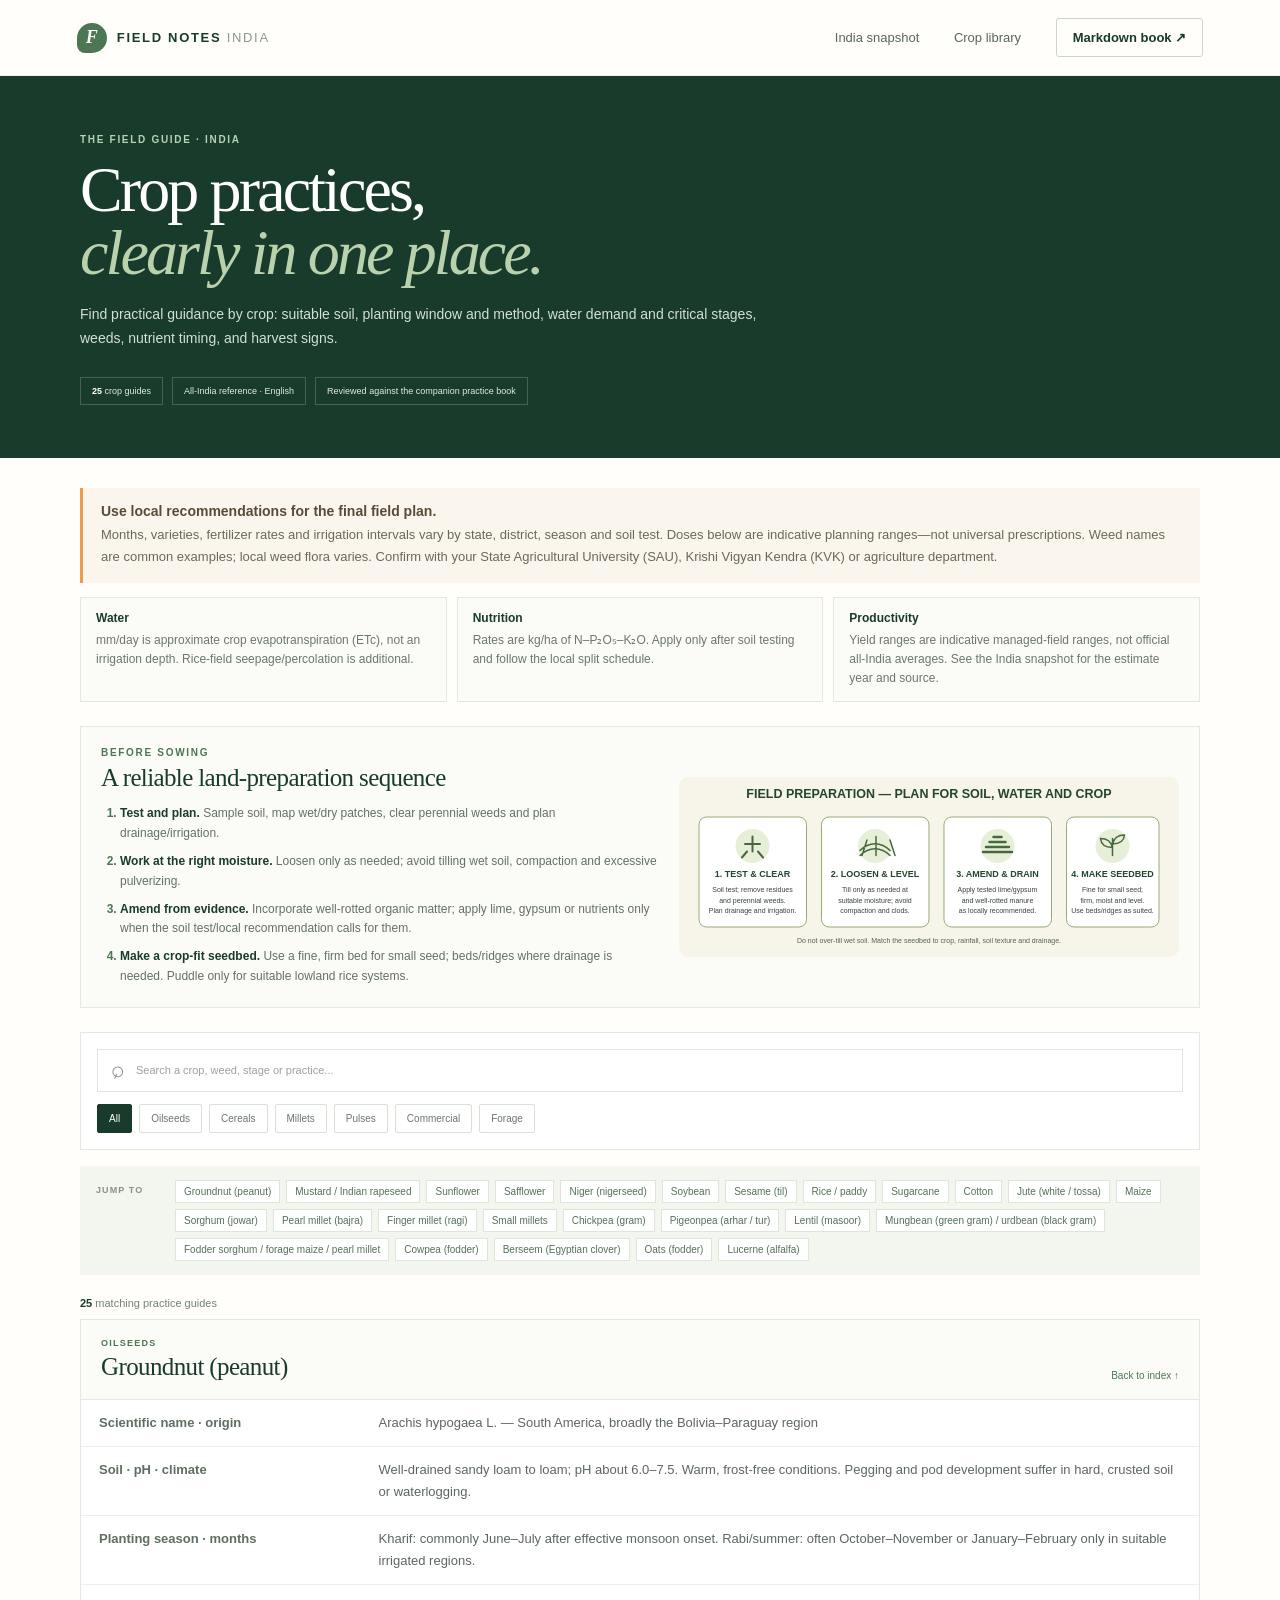
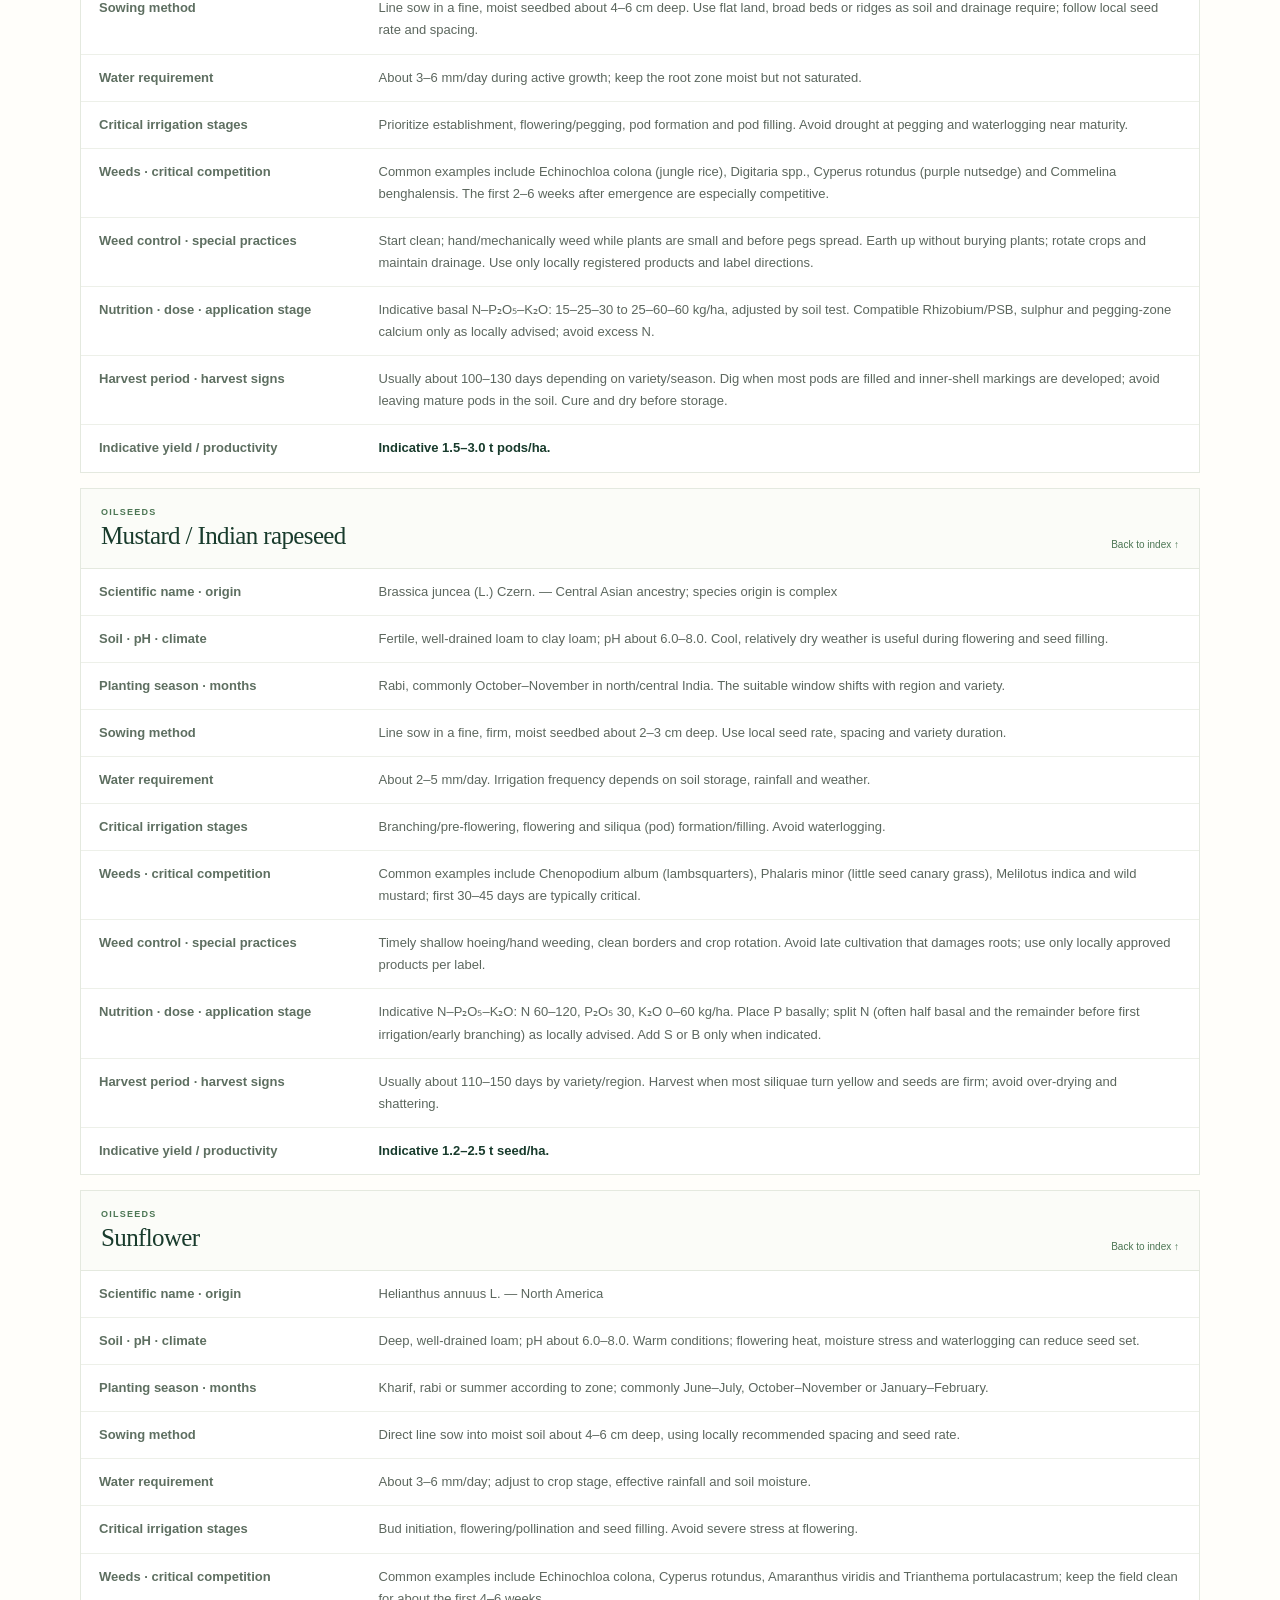
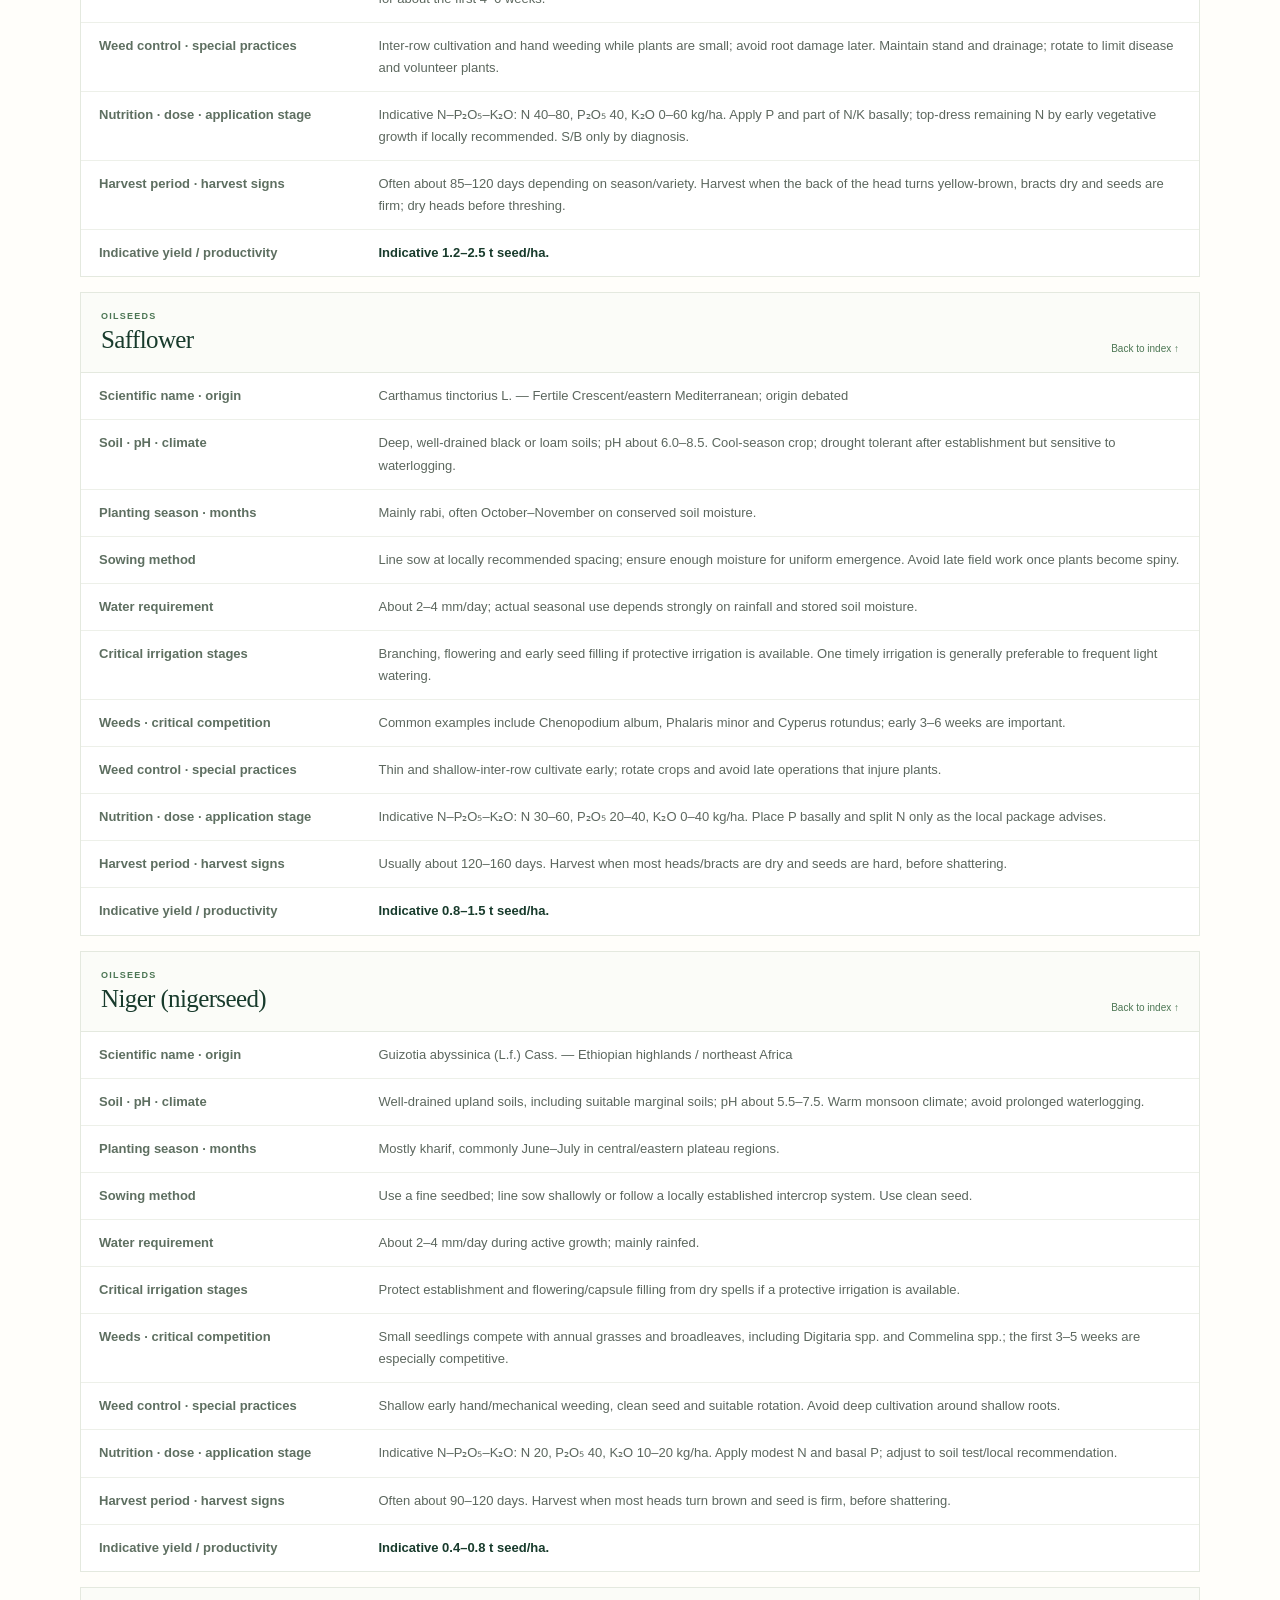
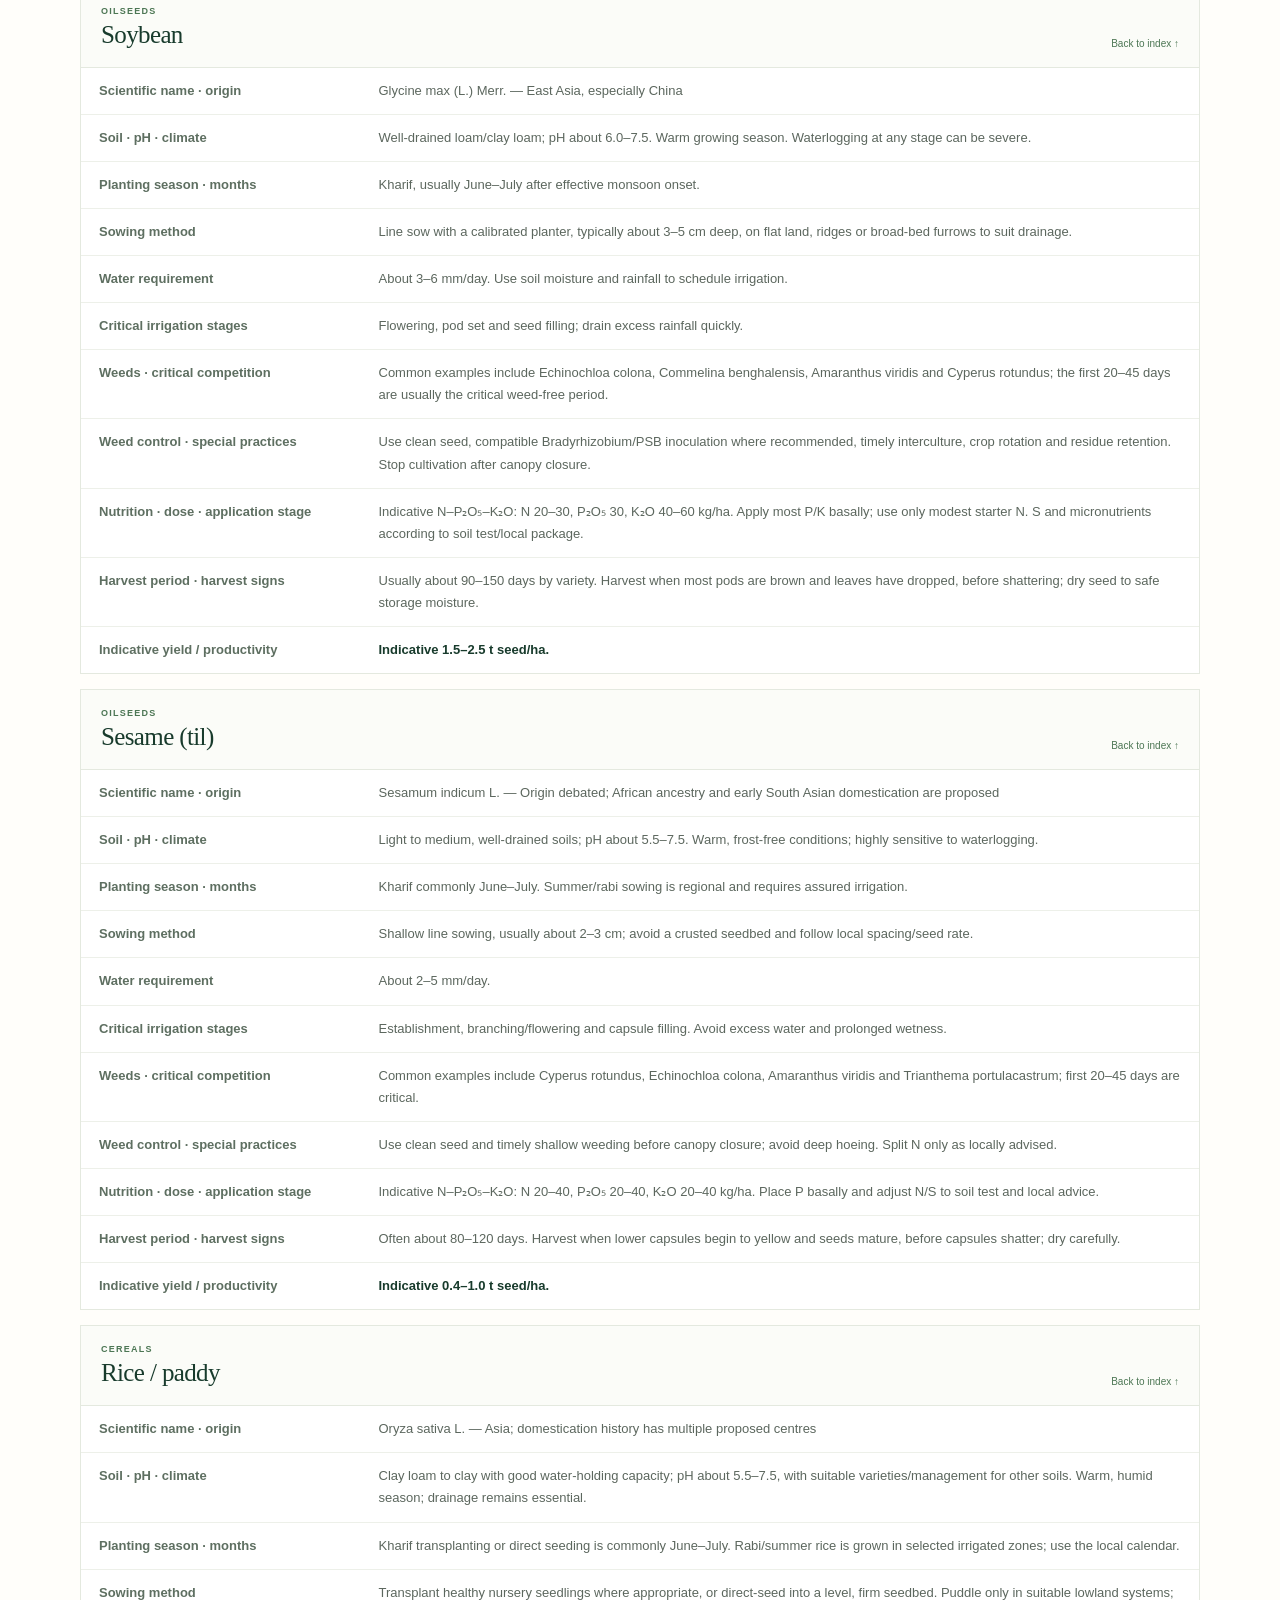
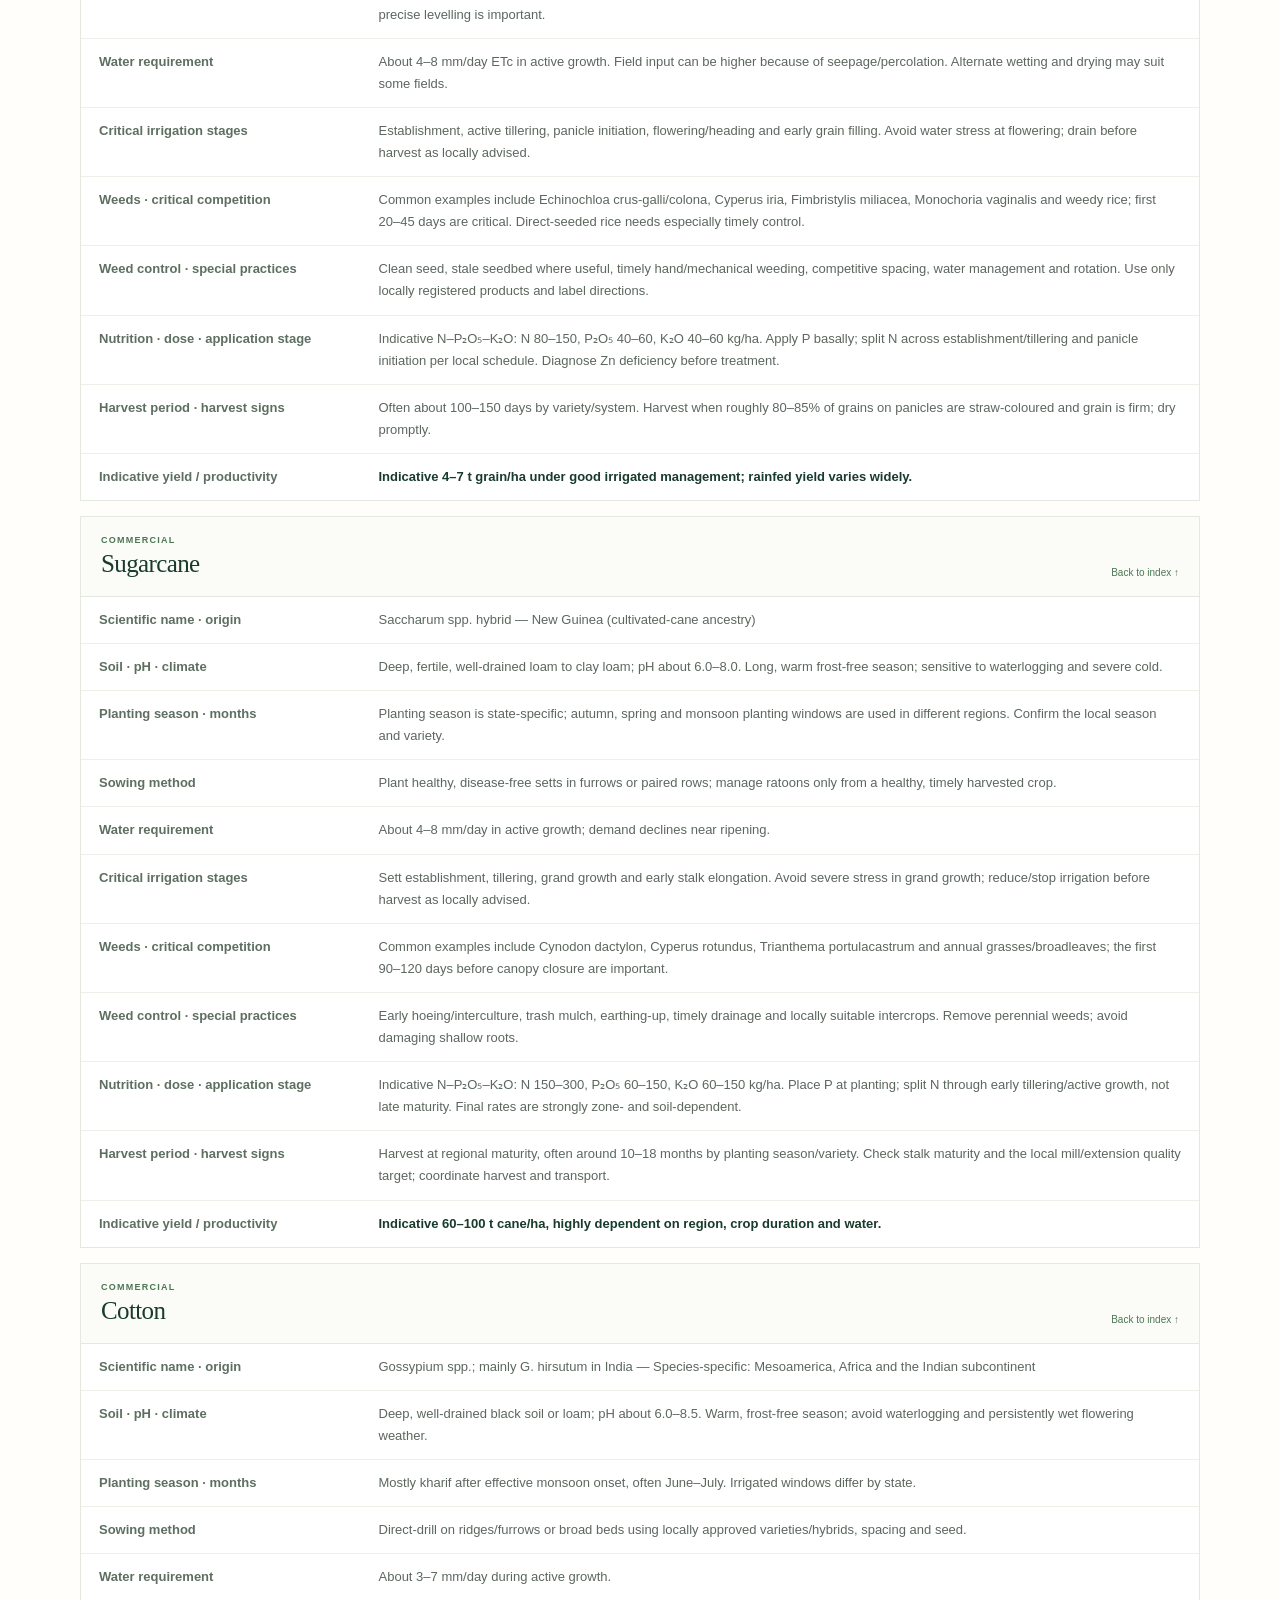
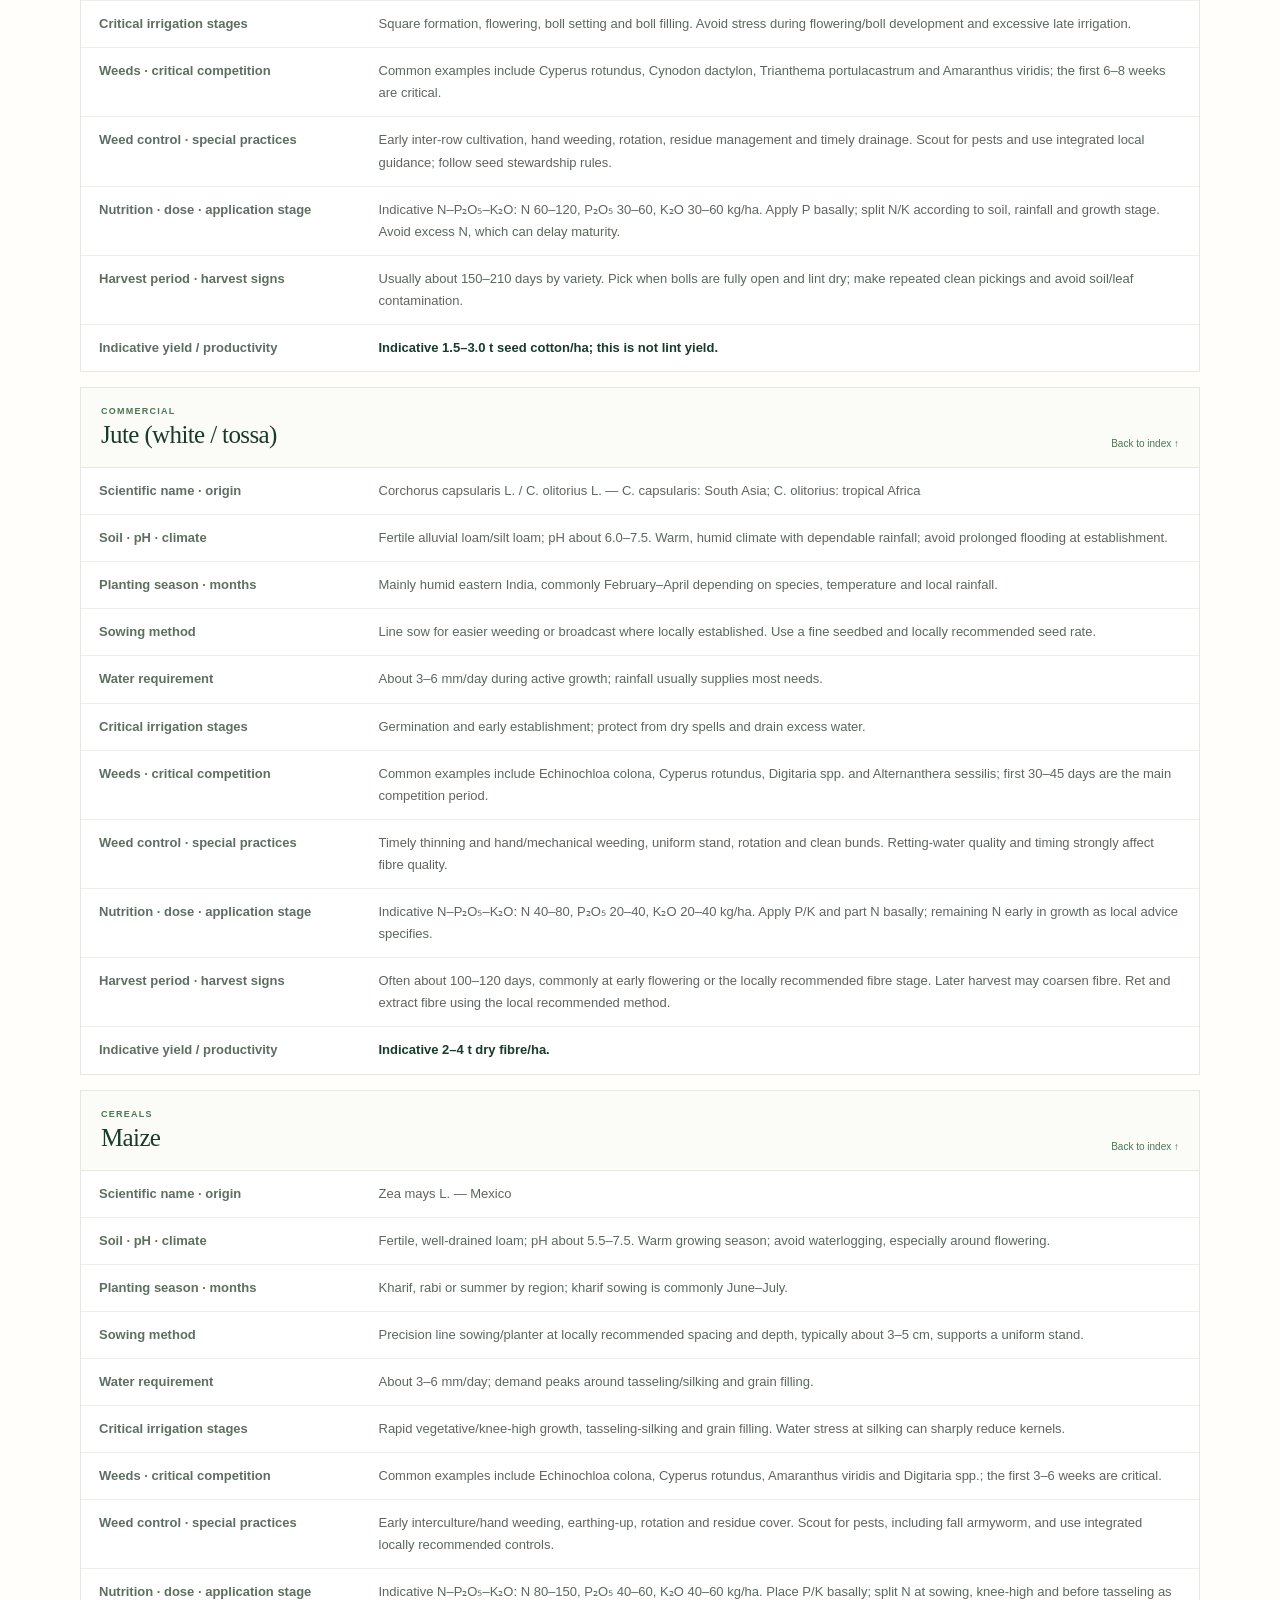
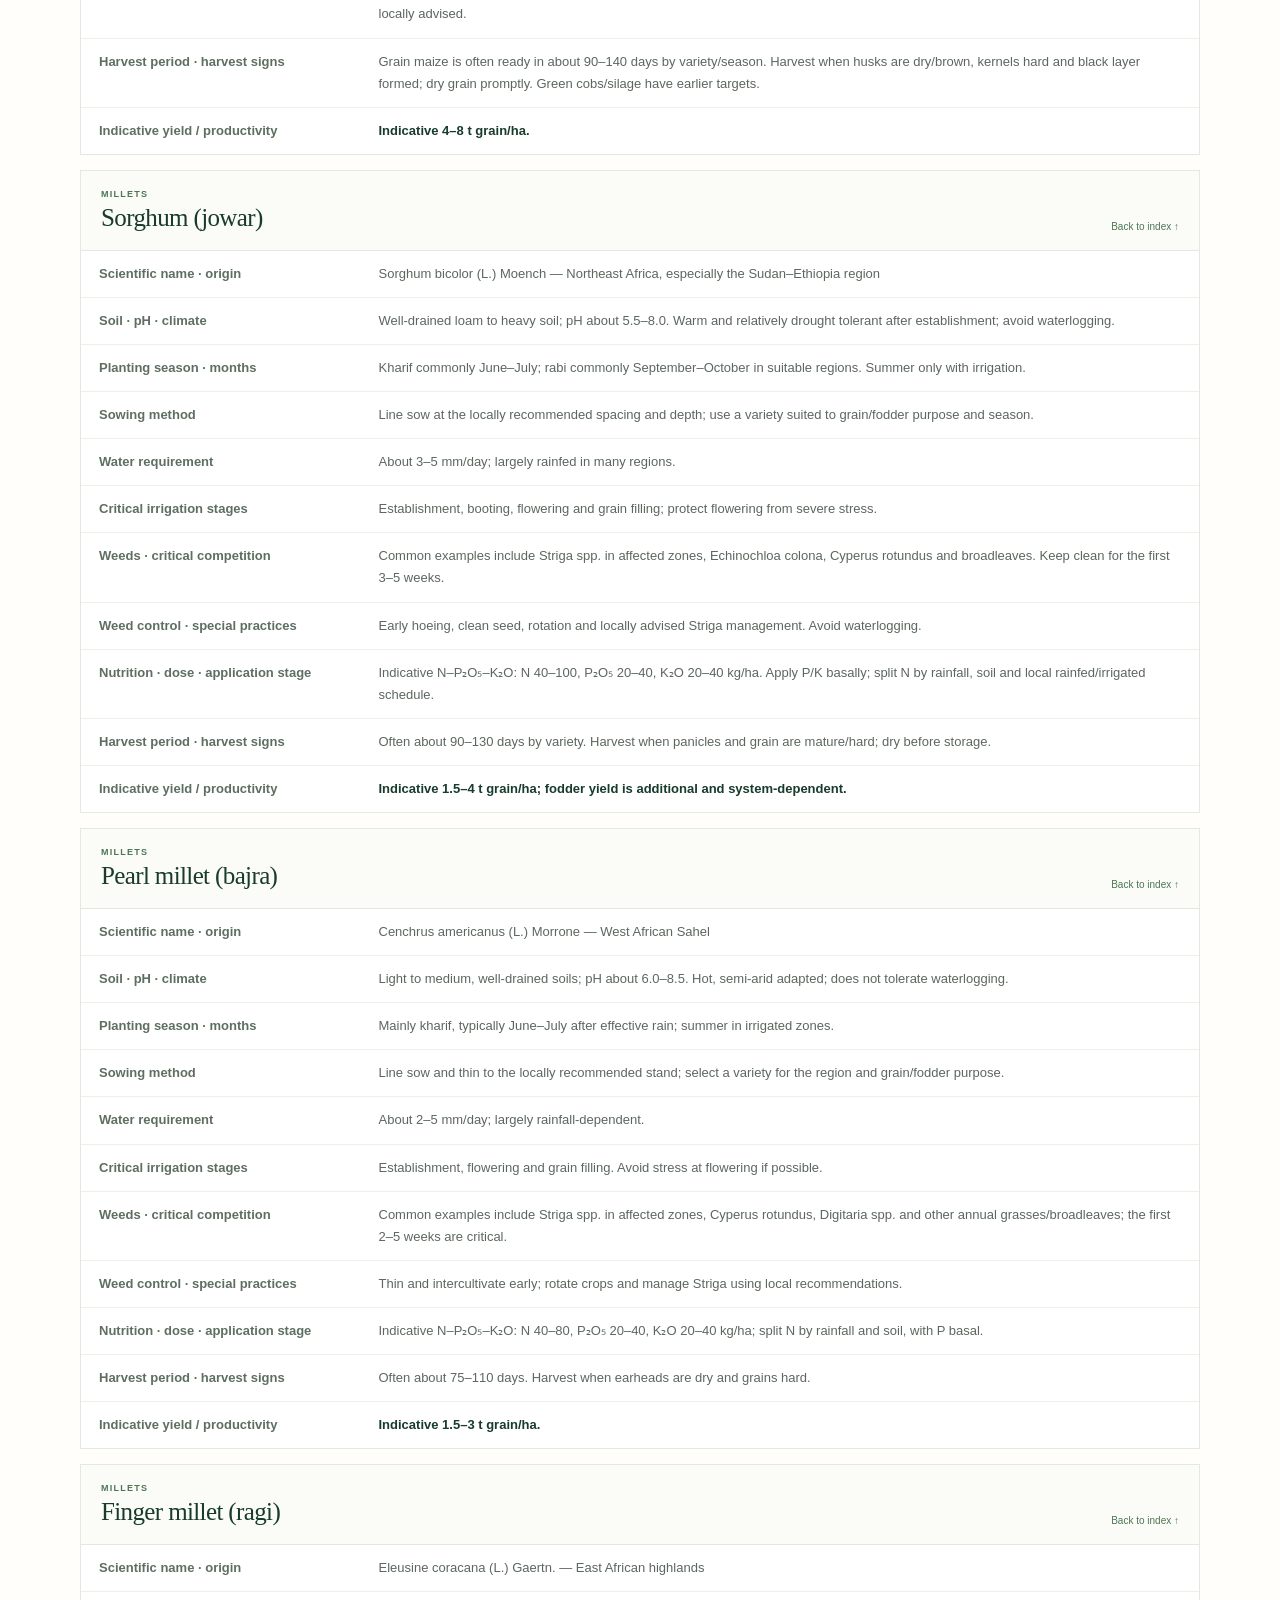
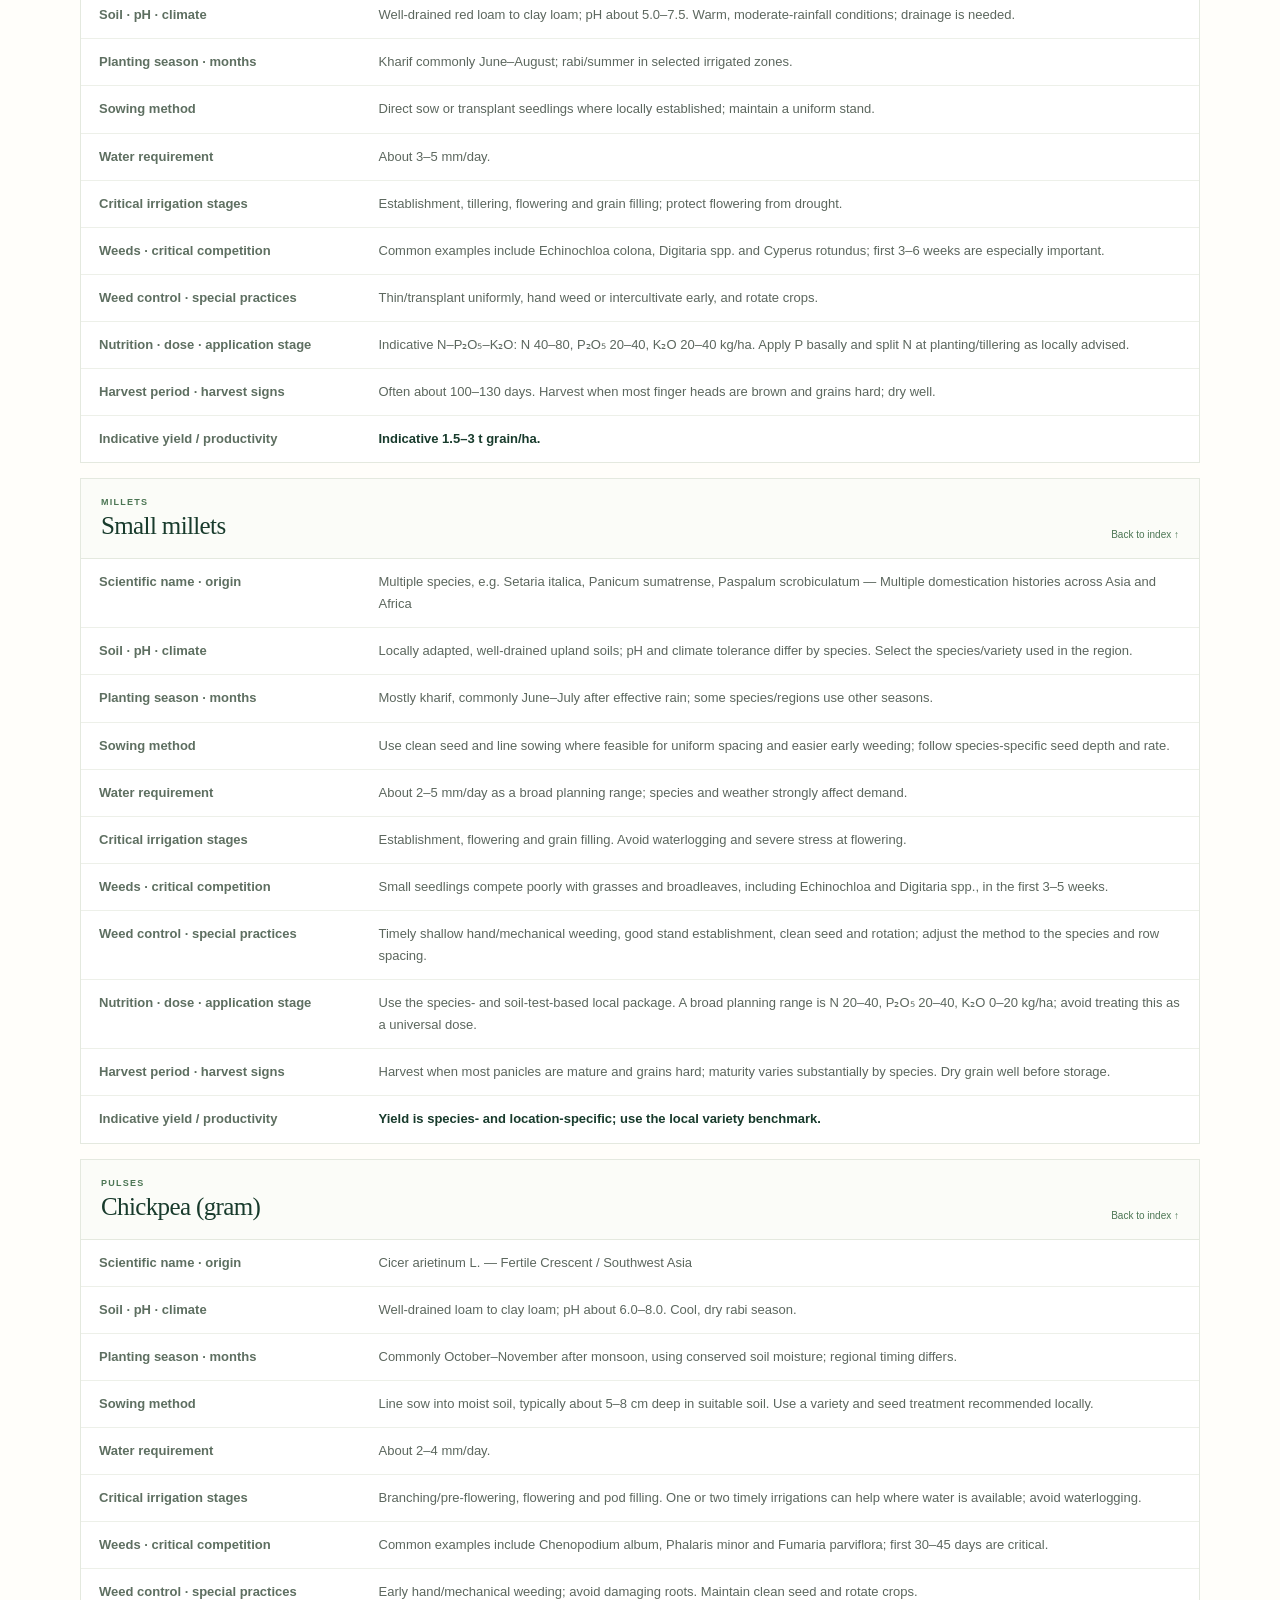
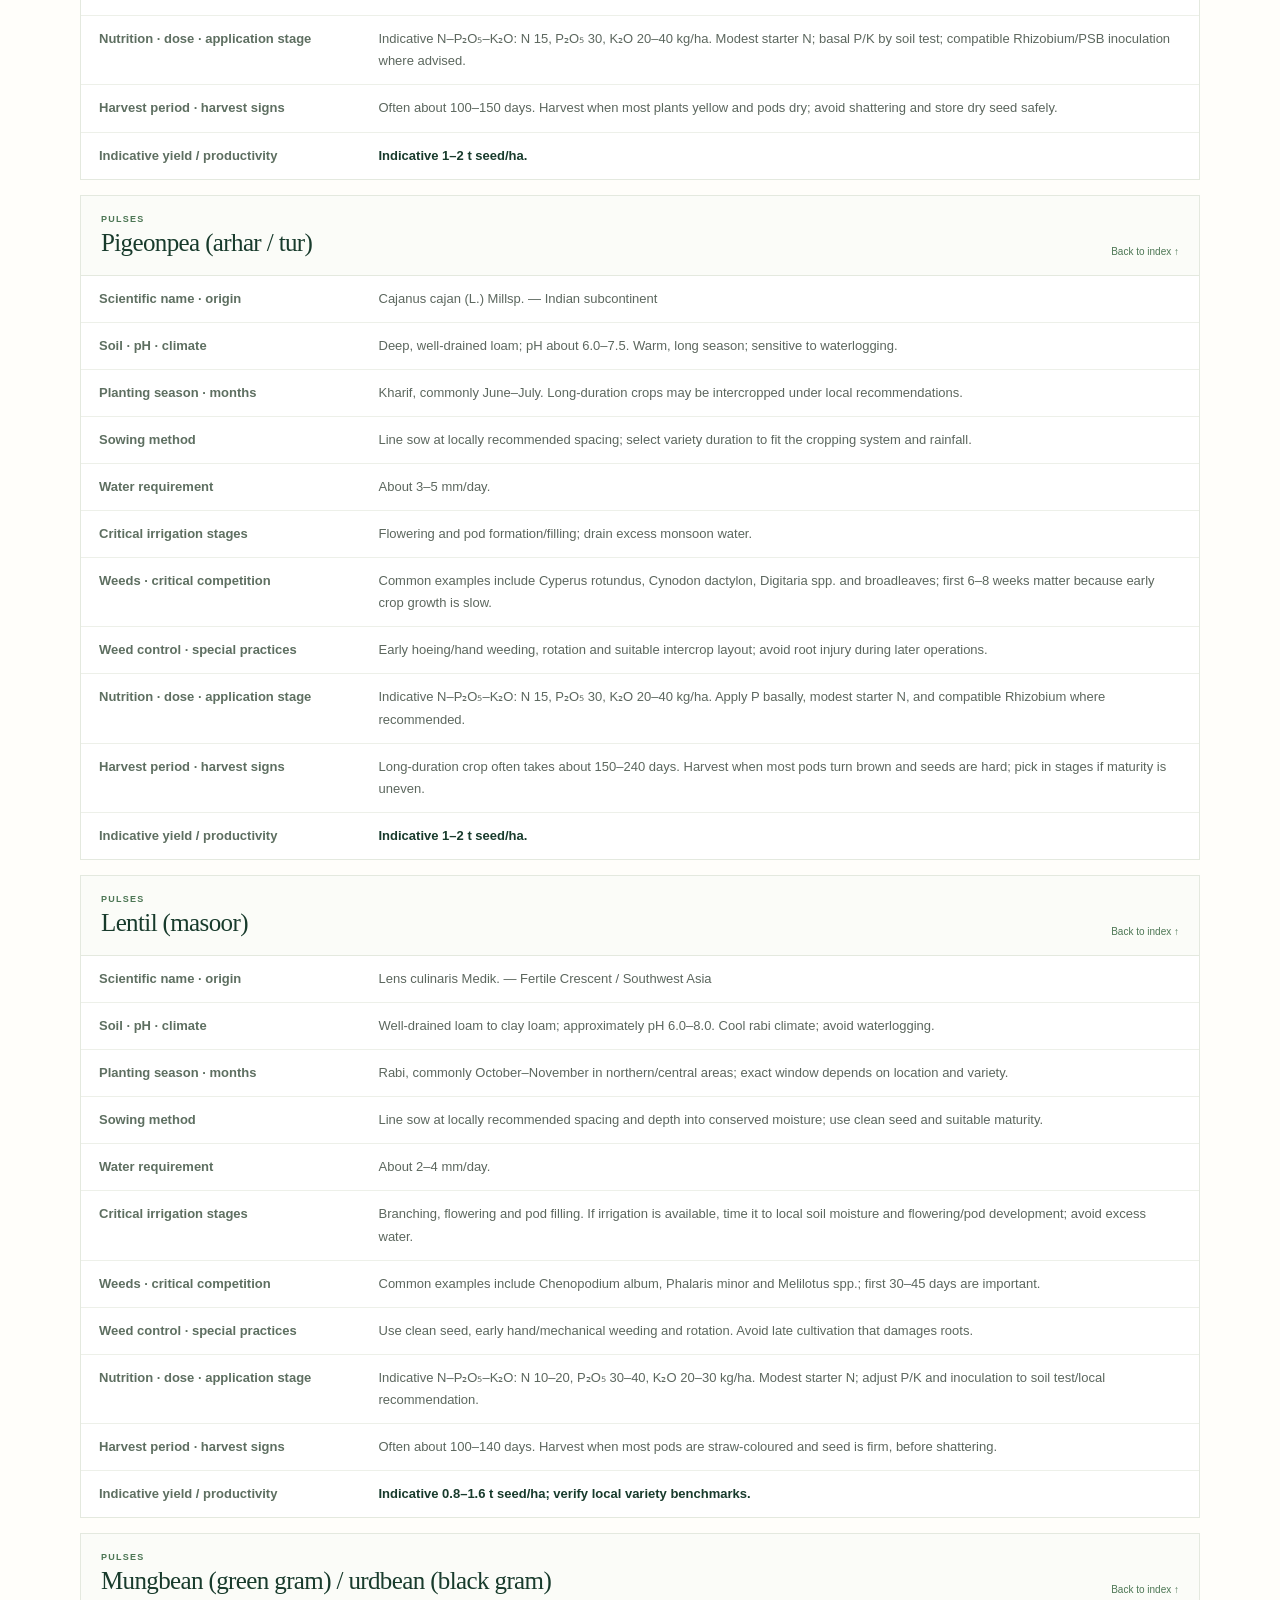
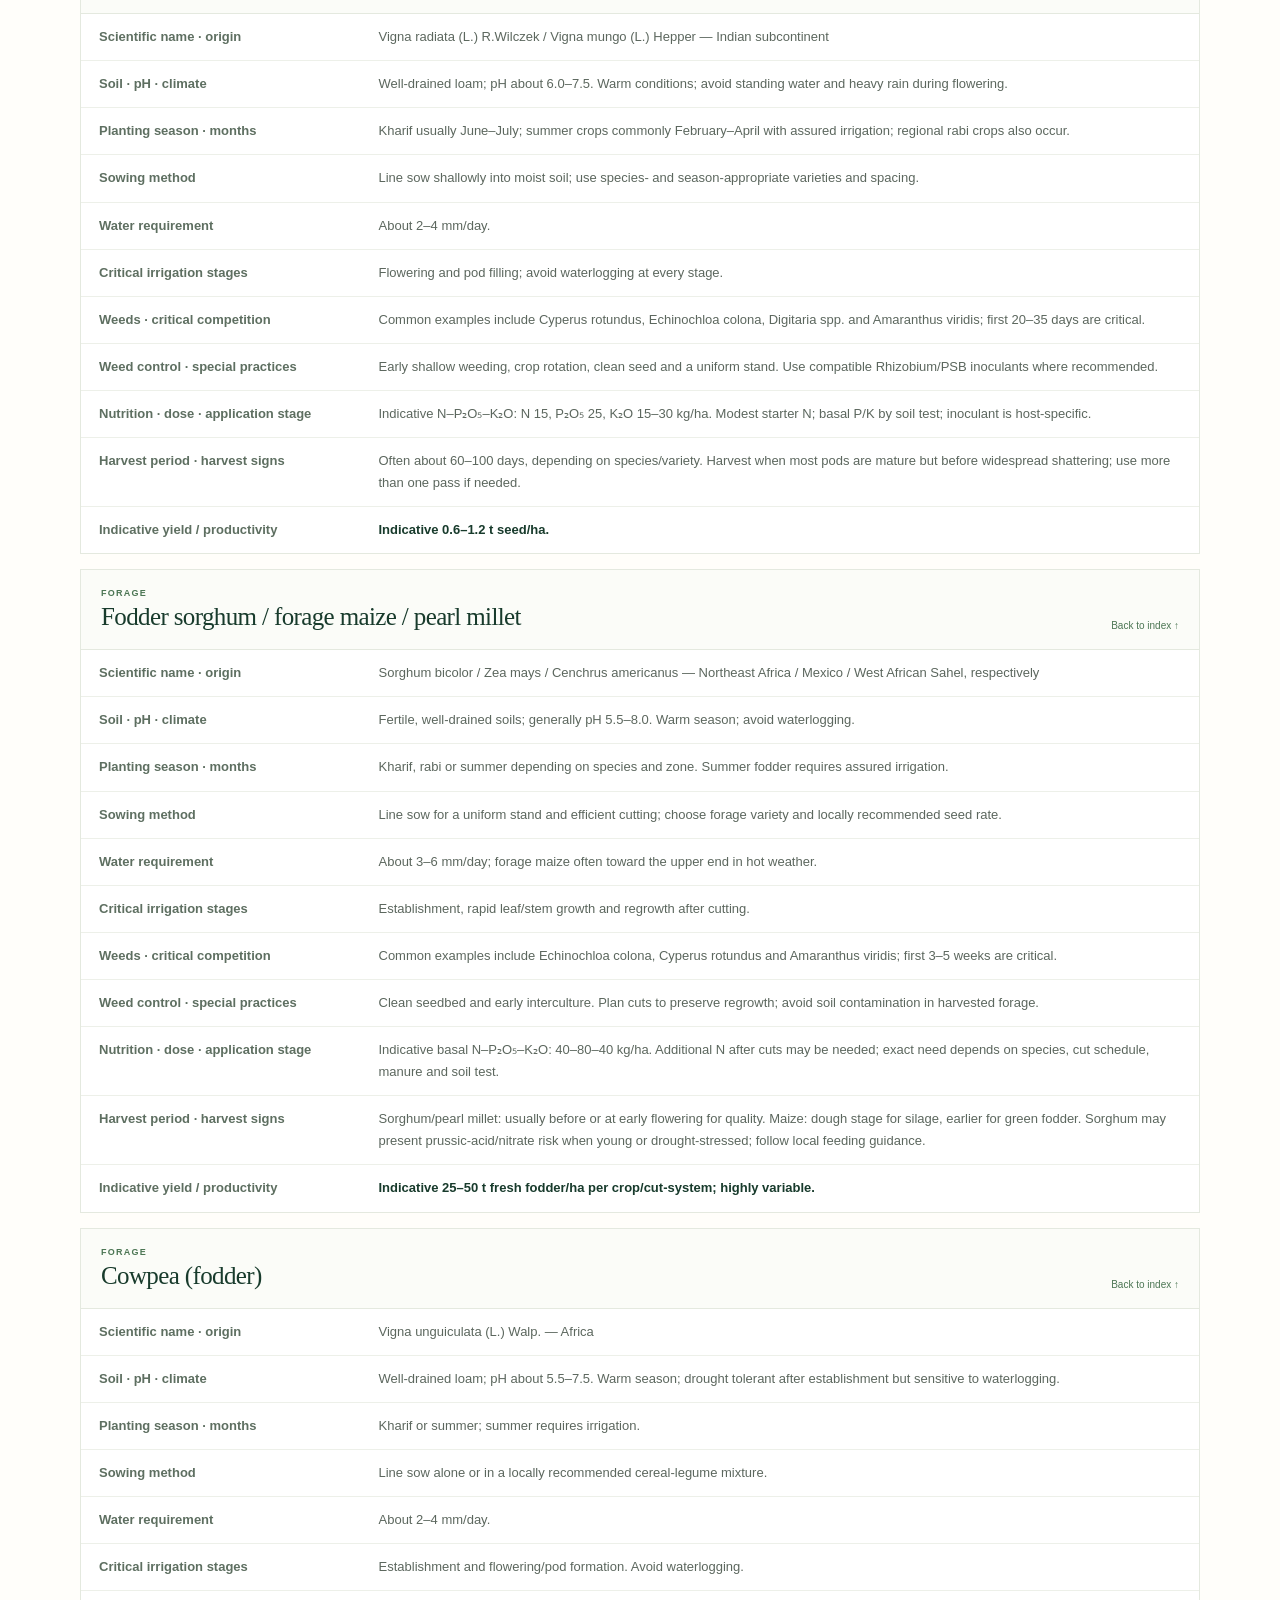
==== practices.html @ d0f637d1 "Create India crop practices website and guide Co-authored-by: Copilot <223556219+Copilot@users.norep" ====
<!doctype html>
<html lang="en">
<head>
  <meta charset="utf-8">
  <meta name="viewport" content="width=device-width, initial-scale=1">
  <meta name="description" content="Searchable India crop practices for soil, sowing, water, weeds, nutrition and harvest.">
  <meta name="theme-color" content="#183b2c">
  <title>Crop Practices | Field Notes India</title>
  <link rel="stylesheet" href="styles.css">
  <script src="practices.js" defer></script>
</head>
<body>
  <a class="skip-link" href="#main">Skip to content</a>
  <header class="site-header">
    <a class="brand" href="index.html" aria-label="Field Notes India home">
      <span class="brand-mark" aria-hidden="true">F</span>
      <span>FIELD NOTES <span class="brand-light">INDIA</span></span>
    </a>
    <nav aria-label="Main navigation">
      <a href="index.html#overview">India snapshot</a>
      <a href="index.html#crops">Crop library</a>
      <a class="nav-book" href="Package_of_Practices_India.md">Markdown book <span aria-hidden="true">↗</span></a>
    </nav>
  </header>

  <main id="main">
    <section class="practice-hero">
      <div class="practice-hero-inner">
        <p class="eyebrow"><span class="eyebrow-dot"></span> THE FIELD GUIDE · INDIA</p>
        <h1>Crop practices,<br><em>clearly in one place.</em></h1>
        <p>Find practical guidance by crop: suitable soil, planting window and method, water demand and critical stages, weeds, nutrient timing, and harvest signs.</p>
        <div class="practice-hero-meta">
          <span><strong id="practice-total">0</strong> crop guides</span>
          <span>All-India reference · English</span>
          <span>Reviewed against the companion practice book</span>
        </div>
      </div>
    </section>

    <section class="practice-content section-wrap">
      <div class="practice-alert">
        <strong>Use local recommendations for the final field plan.</strong>
        <span>Months, varieties, fertilizer rates and irrigation intervals vary by state, district, season and soil test. Doses below are indicative planning ranges—not universal prescriptions. Weed names are common examples; local weed flora varies. Confirm with your State Agricultural University (SAU), Krishi Vigyan Kendra (KVK) or agriculture department.</span>
      </div>

      <div class="practice-units">
        <div><strong>Water</strong><span>mm/day is approximate crop evapotranspiration (ETc), not an irrigation depth. Rice-field seepage/percolation is additional.</span></div>
        <div><strong>Nutrition</strong><span>Rates are kg/ha of N–P₂O₅–K₂O. Apply only after soil testing and follow the local split schedule.</span></div>
        <div><strong>Productivity</strong><span>Yield ranges are indicative managed-field ranges, not official all-India averages. See the India snapshot for the estimate year and source.</span></div>
      </div>

      <section class="prep-panel" aria-labelledby="prep-title">
        <div class="prep-copy">
          <p class="eyebrow">BEFORE SOWING</p>
          <h2 id="prep-title">A reliable land-preparation sequence</h2>
          <ol>
            <li><strong>Test and plan.</strong> Sample soil, map wet/dry patches, clear perennial weeds and plan drainage/irrigation.</li>
            <li><strong>Work at the right moisture.</strong> Loosen only as needed; avoid tilling wet soil, compaction and excessive pulverizing.</li>
            <li><strong>Amend from evidence.</strong> Incorporate well-rotted organic matter; apply lime, gypsum or nutrients only when the soil test/local recommendation calls for them.</li>
            <li><strong>Make a crop-fit seedbed.</strong> Use a fine, firm bed for small seed; beds/ridges where drainage is needed. Puddle only for suitable lowland rice systems.</li>
          </ol>
        </div>
        <img src="field-preparation.svg" alt="Four illustrated land-preparation steps: test and clear, loosen and level, amend and drain, then make the seedbed." loading="lazy">
      </section>

      <div class="practice-toolbar">
        <label class="search-box">
          <span class="search-icon" aria-hidden="true">⌕</span>
          <span class="visually-hidden">Search crop practices</span>
          <input id="practice-search" type="search" placeholder="Search a crop, weed, stage or practice..." autocomplete="off">
        </label>
        <div id="practice-filters" class="filter-row" aria-label="Filter practices by crop group"></div>
      </div>

      <nav class="practice-index" aria-label="Crop practice index">
        <span>JUMP TO</span>
        <div id="practice-index-links"></div>
      </nav>

      <p class="practice-results" aria-live="polite"><strong id="practice-count">0</strong> matching practice guides</p>
      <div id="practice-list" class="practice-list"></div>
      <p id="practice-empty" class="empty-state" hidden>No crop practice matches your search. Clear the search or choose another group.</p>

      <section class="practice-sources" aria-labelledby="practice-sources-title">
        <div>
          <p class="eyebrow">REFERENCES &amp; FIELD VERIFICATION</p>
          <h2 id="practice-sources-title">Check the current local package.</h2>
          <p>This guide is a general learning reference. Use the latest locally released recommendations for variety choice, exact sowing dates, seed rate, nutrients, and any registered weed-control product.</p>
        </div>
        <div class="practice-source-links">
          <a href="https://desagri.gov.in/wp-content/uploads/2026/06/Time-Series-3rd-AE-2025-26-English.pdf" target="_blank" rel="noopener noreferrer">India crop production · 2025–26 Third Advance Estimate ↗</a>
          <a href="https://desagri.gov.in/document-report-category/agriculture-statistics-at-a-glance/" target="_blank" rel="noopener noreferrer">Official area, production and yield statistics ↗</a>
          <a href="https://icar.org.in/" target="_blank" rel="noopener noreferrer">ICAR and state agriculture guidance ↗</a>
          <a href="Package_of_Practices_India.md">Open the companion practice book ↗</a>
        </div>
      </section>
    </section>
  </main>

  <footer class="site-footer">
    <a class="brand footer-brand" href="index.html"><span class="brand-mark" aria-hidden="true">F</span><span>FIELD NOTES <span class="brand-light">INDIA</span></span></a>
    <p>Made for learning. Check local recommendations before field application.</p>
    <a href="#main">Back to top ↑</a>
  </footer>
</body>
</html>
---- styles.css ----
:root {
  color-scheme: light;
  --forest: #183b2c;
  --forest-dark: #102a20;
  --leaf: #4c7654;
  --sage: #dce8d8;
  --cream: #f7f6ef;
  --paper: #fffefa;
  --ink: #203229;
  --muted: #6b776e;
  --line: #e4e9df;
  --orange: #e99c4e;
  --serif: Georgia, "Times New Roman", serif;
  font-family: "Segoe UI", Arial, sans-serif;
}

* { box-sizing: border-box; }
html { scroll-behavior: smooth; scroll-padding-top: 85px; }
body { margin: 0; color: var(--ink); background: var(--paper); }
a { color: inherit; }
button, input { font: inherit; }
.visually-hidden, .skip-link:not(:focus) {
  position: absolute;
  width: 1px;
  height: 1px;
  padding: 0;
  margin: -1px;
  overflow: hidden;
  clip: rect(0, 0, 0, 0);
  white-space: nowrap;
  border: 0;
}
.skip-link:focus {
  position: fixed;
  z-index: 20;
  top: 12px;
  left: 12px;
  padding: 12px 18px;
  border-radius: 6px;
  color: white;
  background: var(--forest);
}
.site-header {
  position: sticky;
  z-index: 10;
  top: 0;
  display: flex;
  align-items: center;
  justify-content: space-between;
  min-height: 76px;
  padding: 0 clamp(22px, 6vw, 88px);
  border-bottom: 1px solid rgba(32, 50, 41, .07);
  background: rgba(255, 254, 250, .96);
  backdrop-filter: blur(12px);
}
.brand {
  display: inline-flex;
  align-items: center;
  gap: 10px;
  color: var(--forest);
  font-size: 13px;
  font-weight: 800;
  letter-spacing: .13em;
  text-decoration: none;
}
.brand-mark {
  display: grid;
  width: 30px;
  height: 30px;
  place-items: center;
  border-radius: 50% 50% 50% 8px;
  color: white;
  background: var(--leaf);
  font-family: var(--serif);
  font-size: 18px;
  font-style: italic;
  letter-spacing: 0;
}
.brand-light { color: #8a9a8b; font-weight: 500; }
.site-header nav { display: flex; align-items: center; gap: clamp(16px, 2.7vw, 38px); }
.site-header nav a {
  color: #59675d;
  font-size: 13px;
  text-decoration: none;
  transition: color .18s ease;
}
.site-header nav a:hover, .site-header nav a:focus-visible { color: var(--leaf); }
.site-header nav .nav-book {
  padding: 11px 16px;
  border: 1px solid #cbd6c8;
  border-radius: 3px;
  color: var(--forest);
  font-weight: 700;
}
.hero {
  display: grid;
  min-height: 560px;
  grid-template-columns: minmax(0, 1fr) minmax(300px, .92fr);
  align-items: center;
  gap: 4vw;
  padding: 54px clamp(22px, 8vw, 116px) 65px;
  overflow: hidden;
  background: var(--cream);
}
.hero-copy { max-width: 610px; }
.eyebrow {
  margin: 0 0 13px;
  color: var(--leaf);
  font-size: 10px;
  font-weight: 800;
  letter-spacing: .17em;
}
.hero .eyebrow { display: flex; align-items: center; gap: 9px; }
.eyebrow-dot { width: 7px; height: 7px; border-radius: 100%; background: var(--orange); }
h1, h2, h3, p { margin-top: 0; }
h1 {
  margin-bottom: 22px;
  color: var(--forest);
  font-family: var(--serif);
  font-size: clamp(46px, 6vw, 78px);
  font-weight: 500;
  letter-spacing: -.045em;
  line-height: .99;
}
h1 em { color: var(--leaf); font-weight: 400; }
.hero-text { max-width: 520px; margin-bottom: 27px; color: #627067; font-size: 16px; line-height: 1.8; }
.hero-actions { display: flex; flex-wrap: wrap; align-items: center; gap: 13px; }
.button {
  display: inline-flex;
  min-height: 46px;
  align-items: center;
  justify-content: center;
  gap: 14px;
  padding: 0 18px;
  border: 1px solid transparent;
  border-radius: 3px;
  font-size: 12px;
  font-weight: 700;
  text-decoration: none;
  transition: transform .18s ease, background .18s ease;
}
.button:hover { transform: translateY(-2px); }
.button-primary { color: white; background: var(--forest); }
.button-primary:hover { background: var(--leaf); }
.button-quiet { color: #4c5d51; }
.button-dark { color: white; background: var(--forest); }
.hero-note {
  display: flex;
  max-width: 490px;
  align-items: flex-start;
  gap: 10px;
  margin-top: 42px;
  color: var(--muted);
  font-size: 11px;
  line-height: 1.6;
}
.note-icon {
  display: grid;
  width: 17px;
  height: 17px;
  flex: 0 0 17px;
  place-items: center;
  border: 1px solid #aebdae;
  border-radius: 50%;
  color: var(--leaf);
  font-family: var(--serif);
  font-weight: 700;
}
.hero-art {
  position: relative;
  min-height: 380px;
  overflow: hidden;
  border-radius: 48% 48% 4px 4px;
  background: linear-gradient(180deg, #e4f0e2 0%, #e8efdc 53%, #d2e0c3 100%);
}
.sun { position: absolute; top: 11%; right: 17%; width: 67px; height: 67px; border-radius: 50%; background: #e9b875; opacity: .9; }
.hill { position: absolute; right: -9%; bottom: 24%; left: -9%; height: 42%; border-radius: 50% 50% 0 0; }
.hill-back { bottom: 31%; background: #a9c19a; transform: rotate(-7deg); }
.hill-front { background: #78976b; transform: rotate(5deg); }
.field-lines {
  position: absolute;
  right: -10%;
  bottom: -34%;
  left: -8%;
  height: 61%;
  border-radius: 50% 50% 0 0;
  background: repeating-linear-gradient(169deg, transparent 0 24px, rgba(247, 215, 160, .52) 25px 27px, transparent 28px 45px), #486b47;
}
.plant { position: absolute; bottom: 23%; width: 7px; height: 106px; border-radius: 100%; background: #e6d39a; transform-origin: bottom; }
.plant i { position: absolute; width: 39px; height: 17px; border-radius: 100% 0 100% 0; background: #67895e; }
.plant i:nth-child(1) { top: 23px; left: -32px; transform: rotate(24deg); }
.plant i:nth-child(2) { top: 44px; left: 2px; transform: rotate(-24deg) scaleX(-1); }
.plant i:nth-child(3) { top: 61px; left: -30px; transform: rotate(19deg) scale(.8); }
.plant-one { left: 32%; transform: rotate(-12deg) scale(.8); }
.plant-two { left: 56%; transform: rotate(8deg) scale(1.05); }
.plant-three { left: 77%; transform: rotate(-5deg) scale(.72); }
.art-label { position: absolute; right: 19px; bottom: 18px; display: grid; gap: 4px; color: white; text-align: right; text-shadow: 0 1px 5px #1f3825; }
.art-label span { font-size: 9px; letter-spacing: .15em; }
.art-label strong { font-family: var(--serif); font-size: 20px; font-weight: 500; }
.art-spark { position: absolute; color: white; font-size: 20px; opacity: .8; }
.spark-one { top: 24%; left: 20%; }.spark-two { top: 38%; right: 15%; font-size: 13px; }
.section-wrap { width: min(1120px, calc(100% - 44px)); margin: 0 auto; }
.overview { padding-top: 82px; padding-bottom: 86px; }
.section-heading { margin-bottom: 27px; }
.heading-row { display: flex; align-items: end; justify-content: space-between; gap: 22px; }
h2 { margin-bottom: 0; color: var(--forest); font-family: var(--serif); font-size: clamp(32px, 4vw, 46px); font-weight: 500; letter-spacing: -.025em; }
.text-link { padding-bottom: 6px; color: var(--leaf); font-size: 12px; font-weight: 700; text-decoration: none; }
.stat-grid { display: grid; grid-template-columns: repeat(5, 1fr); gap: 13px; }
.stat-card { min-height: 146px; padding: 20px; border: 1px solid var(--line); background: #fff; }
.stat-card .stat-label { display: block; margin-bottom: 16px; color: var(--muted); font-size: 10px; font-weight: 700; letter-spacing: .11em; text-transform: uppercase; }
.stat-card strong { display: block; margin-bottom: 7px; color: var(--forest); font-family: var(--serif); font-size: clamp(27px, 3vw, 38px); font-weight: 500; letter-spacing: -.04em; }
.stat-card small { color: #7a867d; font-size: 10px; line-height: 1.5; }
.data-caveat { display: flex; gap: 13px; margin-top: 18px; padding: 15px 18px; border-left: 3px solid var(--orange); background: #fbf6ed; }
.data-caveat p { margin: 0; color: #635e53; font-size: 11px; line-height: 1.7; }
.data-caveat strong { color: #514638; }
.caveat-symbol { display: grid; width: 19px; height: 19px; flex: 0 0 19px; place-items: center; border-radius: 50%; color: #fff; background: #bd7f38; font-family: var(--serif); font-size: 13px; font-weight: bold; }
.production-panel { margin-top: 38px; padding: 28px 30px 19px; border: 1px solid var(--line); background: #fbfcf8; }
.panel-heading { display: flex; justify-content: space-between; align-items: end; gap: 20px; margin-bottom: 22px; }
.panel-heading .eyebrow { margin-bottom: 6px; }
.panel-heading h3 { margin: 0; color: var(--forest); font-family: var(--serif); font-size: 27px; font-weight: 500; }
.unit-tag { padding: 7px 10px; color: #69756b; background: #eef2e9; font-size: 9px; letter-spacing: .04em; }
.chart-list { display: grid; grid-template-columns: repeat(2, 1fr); column-gap: 44px; row-gap: 13px; }
.chart-row { display: grid; grid-template-columns: 90px 1fr 54px; align-items: center; gap: 10px; }
.chart-name { color: #536258; font-size: 10px; }
.chart-track { height: 8px; overflow: hidden; border-radius: 10px; background: #e8ede4; }
.chart-fill { height: 100%; border-radius: inherit; background: #658967; }
.chart-row:nth-child(3n) .chart-fill { background: #d79b5a; }
.chart-value { color: var(--forest); font-size: 10px; font-weight: 700; text-align: right; }
.chart-note { margin: 21px 0 0; color: #899188; font-size: 10px; line-height: 1.5; }
.crop-section { padding: 83px 0 88px; background: var(--cream); }
.section-intro { max-width: 560px; margin: 13px 0 0; color: var(--muted); font-size: 13px; line-height: 1.7; }
.crop-count { display: grid; gap: 4px; margin: 0 0 5px; text-align: right; }
.crop-count strong { color: var(--forest); font-family: var(--serif); font-size: 29px; font-weight: 500; }
.crop-count span { color: var(--muted); font-size: 10px; }
.crop-controls { display: flex; flex-wrap: wrap; align-items: center; justify-content: space-between; gap: 14px; margin: 28px 0 22px; }
.search-box { display: flex; min-width: min(100%, 340px); height: 43px; align-items: center; gap: 10px; padding: 0 12px; border: 1px solid #dfe5da; background: white; }
.search-icon { color: #819082; font-family: var(--serif); font-size: 23px; transform: rotate(-20deg); }
.search-box input { width: 100%; min-width: 0; border: 0; outline: 0; color: var(--ink); background: transparent; font-size: 11px; }
.search-box input::placeholder { color: #9aa39b; }
.search-box kbd { flex: 0 0 auto; color: #8b948b; font-size: 9px; }
.filter-row { display: flex; flex-wrap: wrap; gap: 7px; }
.filter-button { padding: 8px 11px; border: 1px solid #d9e0d5; border-radius: 2px; color: #6b776e; background: transparent; cursor: pointer; font-size: 10px; transition: all .15s ease; }
.filter-button:hover, .filter-button[aria-pressed="true"] { border-color: var(--forest); color: #fff; background: var(--forest); }
.crop-grid { display: grid; grid-template-columns: repeat(3, 1fr); gap: 14px; }
.crop-card { display: flex; min-height: 245px; flex-direction: column; padding: 18px; border: 1px solid #e3e7df; background: var(--paper); transition: transform .2s ease, box-shadow .2s ease; }
.crop-card:hover { transform: translateY(-3px); box-shadow: 0 10px 24px rgba(32, 50, 41, .07); }
.crop-card-top { display: flex; align-items: start; justify-content: space-between; gap: 10px; }
.crop-icon { display: grid; width: 37px; height: 37px; place-items: center; border-radius: 50%; color: var(--leaf); background: #edf2e8; font-family: var(--serif); font-size: 20px; font-style: italic; }
.category-tag { padding: 5px 7px; color: #718071; background: #f0f3ec; font-size: 8px; font-weight: 700; letter-spacing: .08em; text-transform: uppercase; }
.crop-card h3 { margin: 14px 0 3px; color: var(--forest); font-family: var(--serif); font-size: 22px; font-weight: 500; }
.scientific-name { min-height: 17px; margin: 0; color: #7b887e; font-size: 10px; font-style: italic; }
.origin-line { margin: 11px 0 0; color: #657269; font-size: 10px; line-height: 1.5; }
.origin-line strong { color: #4e5e52; font-weight: 700; }
.crop-metrics { display: grid; grid-template-columns: 1fr 1fr; gap: 8px; margin-top: auto; padding-top: 15px; }
.metric { padding-top: 10px; border-top: 1px solid #edf0e9; }
.metric-label { display: block; margin-bottom: 5px; color: #8a958c; font-size: 8px; font-weight: 700; letter-spacing: .08em; text-transform: uppercase; }
.metric strong { display: block; color: var(--forest); font-size: 10px; line-height: 1.5; }
.crop-card-link { display: inline-flex; align-items: center; gap: 6px; margin-top: 15px; color: var(--leaf); font-size: 10px; font-weight: 700; text-decoration: none; }
.crop-card-link:hover { color: var(--forest); text-decoration: underline; }
.empty-state { padding: 30px; color: var(--muted); text-align: center; }
.field-section { padding-top: 83px; padding-bottom: 88px; }
.field-section .section-heading { margin-bottom: 28px; }
.diagram-grid { display: grid; grid-template-columns: 1fr 1fr; gap: 16px; margin-bottom: 28px; }
.diagram-card { margin: 0; padding: 12px; border: 1px solid var(--line); background: #fbfcf8; }
.diagram-card img { display: block; width: 100%; height: auto; }
.diagram-card figcaption { display: flex; align-items: center; gap: 10px; padding: 11px 7px 4px; color: #66746a; font-size: 10px; }
.diagram-card figcaption span { color: #bf8850; font-family: var(--serif); font-size: 15px; }
.sources-section { padding: 68px 0; color: #fff; background: var(--forest); }
.sources-inner { display: grid; grid-template-columns: 1fr .9fr; gap: 70px; align-items: center; }
.sources-section .eyebrow { color: #b8d2b4; }
.sources-section h2 { margin-bottom: 14px; color: #fff; font-size: 37px; }
.sources-section p:not(.eyebrow) { max-width: 520px; margin: 0; color: #ccdbcd; font-size: 11px; line-height: 1.8; }
.source-links { display: grid; gap: 7px; }
.source-links a { display: grid; gap: 7px; padding: 13px 15px; border: 1px solid rgba(255,255,255,.17); text-decoration: none; transition: background .15s ease; }
.source-links a:hover { background: rgba(255,255,255,.08); }
.source-links span { color: #aac3a9; font-size: 8px; font-weight: 700; letter-spacing: .12em; }
.source-links strong { color: white; font-size: 11px; }
.site-footer { display: flex; min-height: 75px; align-items: center; justify-content: space-between; gap: 20px; padding: 15px clamp(22px, 6vw, 88px); background: #102a20; }
.footer-brand { color: white; font-size: 10px; }
.footer-brand .brand-mark { width: 25px; height: 25px; background: #476c50; font-size: 15px; }
.footer-brand .brand-light { color: #9cb19c; }
.site-footer p, .site-footer > a:last-child { margin: 0; color: #a5b8a6; font-size: 9px; text-decoration: none; }
.site-footer > a:last-child:hover { color: white; }
:focus-visible { outline: 3px solid #e99c4e; outline-offset: 3px; }

@media (max-width: 900px) {
  .site-header { padding-right: 24px; padding-left: 24px; }
  .site-header nav { gap: 15px; }
  .site-header nav a { font-size: 11px; }
  .hero { grid-template-columns: 1fr .75fr; padding-right: 5vw; padding-left: 5vw; }
  .hero-art { min-height: 330px; }
  .crop-grid { grid-template-columns: repeat(2, 1fr); }
  .chart-list { column-gap: 22px; }
}
@media (max-width: 650px) {
  html { scroll-padding-top: 64px; }
  .site-header { min-height: 64px; padding: 0 17px; }
  .site-header nav { gap: 11px; }
  .site-header nav a { display: none; }
  .site-header nav .nav-book { display: block; padding: 9px 10px; font-size: 10px; }
  .hero { min-height: 0; grid-template-columns: 1fr; gap: 32px; padding: 51px 22px 40px; }
  h1 { font-size: clamp(44px, 12vw, 64px); }
  .hero-text { font-size: 14px; }
  .hero-note { margin-top: 27px; }
  .hero-art { min-height: 280px; width: min(100%, 410px); margin: 0 auto; }
  .section-wrap { width: calc(100% - 36px); }
  .overview, .crop-section, .field-section { padding-top: 58px; padding-bottom: 60px; }
  .heading-row { align-items: start; }
  .heading-row > .text-link { display: none; }
  .stat-grid { grid-template-columns: repeat(2, 1fr); gap: 8px; }
  .stat-card { min-height: 123px; padding: 15px; }
  .stat-card .stat-label { margin-bottom: 12px; font-size: 8px; }
  .stat-card strong { font-size: 29px; }
  .production-panel { padding: 20px 14px 16px; }
  .panel-heading { align-items: start; flex-direction: column; gap: 10px; }
  .panel-heading h3 { font-size: 24px; }
  .chart-list { grid-template-columns: 1fr; row-gap: 11px; }
  .chart-row { grid-template-columns: 75px 1fr 47px; }
  .crop-controls { align-items: stretch; }
  .search-box { min-width: 100%; }
  .search-box kbd { display: none; }
  .filter-row { gap: 6px; }
  .crop-grid { grid-template-columns: 1fr; }
  .crop-card { min-height: 215px; }
  .diagram-grid { grid-template-columns: 1fr; }
  .sources-section { padding: 55px 0; }
  .sources-inner { grid-template-columns: 1fr; gap: 27px; }
  .sources-section h2 { font-size: 32px; }
  .site-footer { flex-wrap: wrap; padding: 17px; }
  .site-footer p { order: 3; width: 100%; }
}
@media (prefers-reduced-motion: reduce) {
  *, *::before, *::after { scroll-behavior: auto !important; transition-duration: .01ms !important; }
}

.practice-hero { padding: 58px 22px 53px; color: white; background: var(--forest); }
.practice-hero-inner { width: min(1120px, 100%); margin: 0 auto; }
.practice-hero .eyebrow { color: #b7d2b3; }
.practice-hero h1 { margin-bottom: 17px; color: white; font-size: clamp(42px, 5vw, 64px); }
.practice-hero h1 em { color: #bad1ae; }
.practice-hero-inner > p:not(.eyebrow) { max-width: 700px; margin-bottom: 26px; color: #d3e0d2; font-size: 14px; line-height: 1.75; }
.practice-hero-meta { display: flex; flex-wrap: wrap; gap: 9px; }
.practice-hero-meta span { padding: 8px 11px; border: 1px solid rgba(255,255,255,.2); color: #e1ece0; font-size: 9px; }
.practice-hero-meta strong { color: #fff; }
.practice-content { padding-top: 30px; padding-bottom: 72px; }
.practice-alert { display: grid; gap: 5px; padding: 15px 18px; border-left: 3px solid var(--orange); background: #fbf6ed; }
.practice-alert strong { color: #594b38; font-size: 14px; }
.practice-alert span { color: #6d675b; font-size: 13px; line-height: 1.7; }
.practice-units { display: grid; grid-template-columns: repeat(3, 1fr); gap: 10px; margin: 14px 0 24px; }
.practice-units > div { display: grid; align-content: start; gap: 6px; padding: 13px 15px; border: 1px solid var(--line); background: #fbfcf8; }
.practice-units strong { color: var(--forest); font-size: 12px; }
.practice-units span { color: var(--muted); font-size: 12px; line-height: 1.6; }
.prep-panel { display: grid; grid-template-columns: 1fr .9fr; gap: 22px; align-items: center; margin-bottom: 24px; padding: 20px; border: 1px solid var(--line); background: #fbfcf8; }
.prep-copy .eyebrow { margin-bottom: 6px; }
.prep-copy h2 { margin-bottom: 12px; font-size: 25px; }
.prep-copy ol { display: grid; gap: 8px; margin: 0; padding-left: 19px; color: #647066; font-size: 12px; line-height: 1.65; }
.prep-copy li::marker { color: var(--leaf); font-weight: 700; }
.prep-copy strong { color: var(--forest); }
.prep-panel img { display: block; width: 100%; height: auto; }
.practice-toolbar { display: grid; gap: 12px; padding: 16px; border: 1px solid var(--line); background: white; }
.practice-toolbar .search-box { width: 100%; }
.practice-index { display: grid; grid-template-columns: 67px 1fr; gap: 12px; margin-top: 16px; padding: 14px 16px; background: #f3f5ef; }
.practice-index > span { padding-top: 5px; color: #869187; font-size: 9px; font-weight: 800; letter-spacing: .12em; }
#practice-index-links { display: flex; flex-wrap: wrap; gap: 6px; }
#practice-index-links a { padding: 5px 8px; border: 1px solid #dfe5da; color: #55705a; background: white; font-size: 10px; text-decoration: none; }
#practice-index-links a:hover { border-color: var(--leaf); color: var(--forest); }
.practice-results { margin: 22px 0 10px; color: #758177; font-size: 11px; }
.practice-results strong { color: var(--forest); }
.practice-list { display: grid; gap: 15px; }
.practice-card { scroll-margin-top: 88px; border: 1px solid var(--line); background: white; }
.practice-card-header { display: flex; align-items: end; justify-content: space-between; gap: 15px; padding: 18px 20px; border-bottom: 1px solid var(--line); background: #fbfcf8; }
.practice-group { margin: 0 0 5px; color: var(--leaf); font-size: 9px; font-weight: 800; letter-spacing: .14em; text-transform: uppercase; }
.practice-card h2 { font-size: 25px; }
.practice-top-link { flex: 0 0 auto; color: var(--leaf); font-size: 10px; text-decoration: none; }
.practice-top-link:hover { text-decoration: underline; }
.practice-table { width: 100%; border-collapse: collapse; }
.practice-table caption { position: absolute; width: 1px; height: 1px; padding: 0; margin: -1px; overflow: hidden; clip: rect(0,0,0,0); white-space: nowrap; border: 0; }
.practice-table th, .practice-table td { padding: 12px 18px; border-bottom: 1px solid #edf0e9; font-size: 13px; line-height: 1.7; text-align: left; vertical-align: top; }
.practice-table th { width: 25%; color: #5e6f61; background: #fff; font-weight: 700; }
.practice-table td { color: #5c675e; }
.practice-table tr:last-child th, .practice-table tr:last-child td { border-bottom: 0; }
.practice-table tr:last-child td { color: var(--forest); font-weight: 700; }
.practice-sources { display: grid; grid-template-columns: 1fr .8fr; gap: 36px; align-items: center; margin-top: 40px; padding: 28px; color: white; background: var(--forest); }
.practice-sources .eyebrow { color: #b7d2b3; }
.practice-sources h2 { margin-bottom: 11px; color: white; font-size: 29px; }
.practice-sources p:not(.eyebrow) { margin: 0; color: #d3e0d2; font-size: 12px; line-height: 1.7; }
.practice-source-links { display: grid; gap: 8px; }
.practice-source-links a { color: white; font-size: 11px; line-height: 1.5; text-decoration: none; }
.practice-source-links a:hover { text-decoration: underline; }

@media (max-width: 650px) {
  .practice-hero { padding: 43px 18px 36px; }
  .practice-content { width: calc(100% - 32px); padding-top: 20px; }
  .practice-units { grid-template-columns: 1fr; }
  .prep-panel { grid-template-columns: 1fr; gap: 12px; padding: 16px; }
  .prep-copy h2 { font-size: 22px; }
  .prep-copy ol { font-size: 12px; }
  .practice-index { grid-template-columns: 1fr; gap: 8px; }
  .practice-card-header { align-items: start; padding: 15px; }
  .practice-card h2 { font-size: 21px; }
  .practice-table th, .practice-table td { display: block; width: 100%; padding: 9px 13px; }
  .practice-table th { padding-bottom: 2px; border-bottom: 0; color: var(--leaf); font-size: 10px; }
  .practice-table td { padding-top: 3px; }
  .practice-table tr { display: block; padding: 2px 0; border-bottom: 1px solid #edf0e9; }
  .practice-table tr:last-child { border-bottom: 0; }
  .practice-sources { grid-template-columns: 1fr; gap: 20px; padding: 20px; }
}
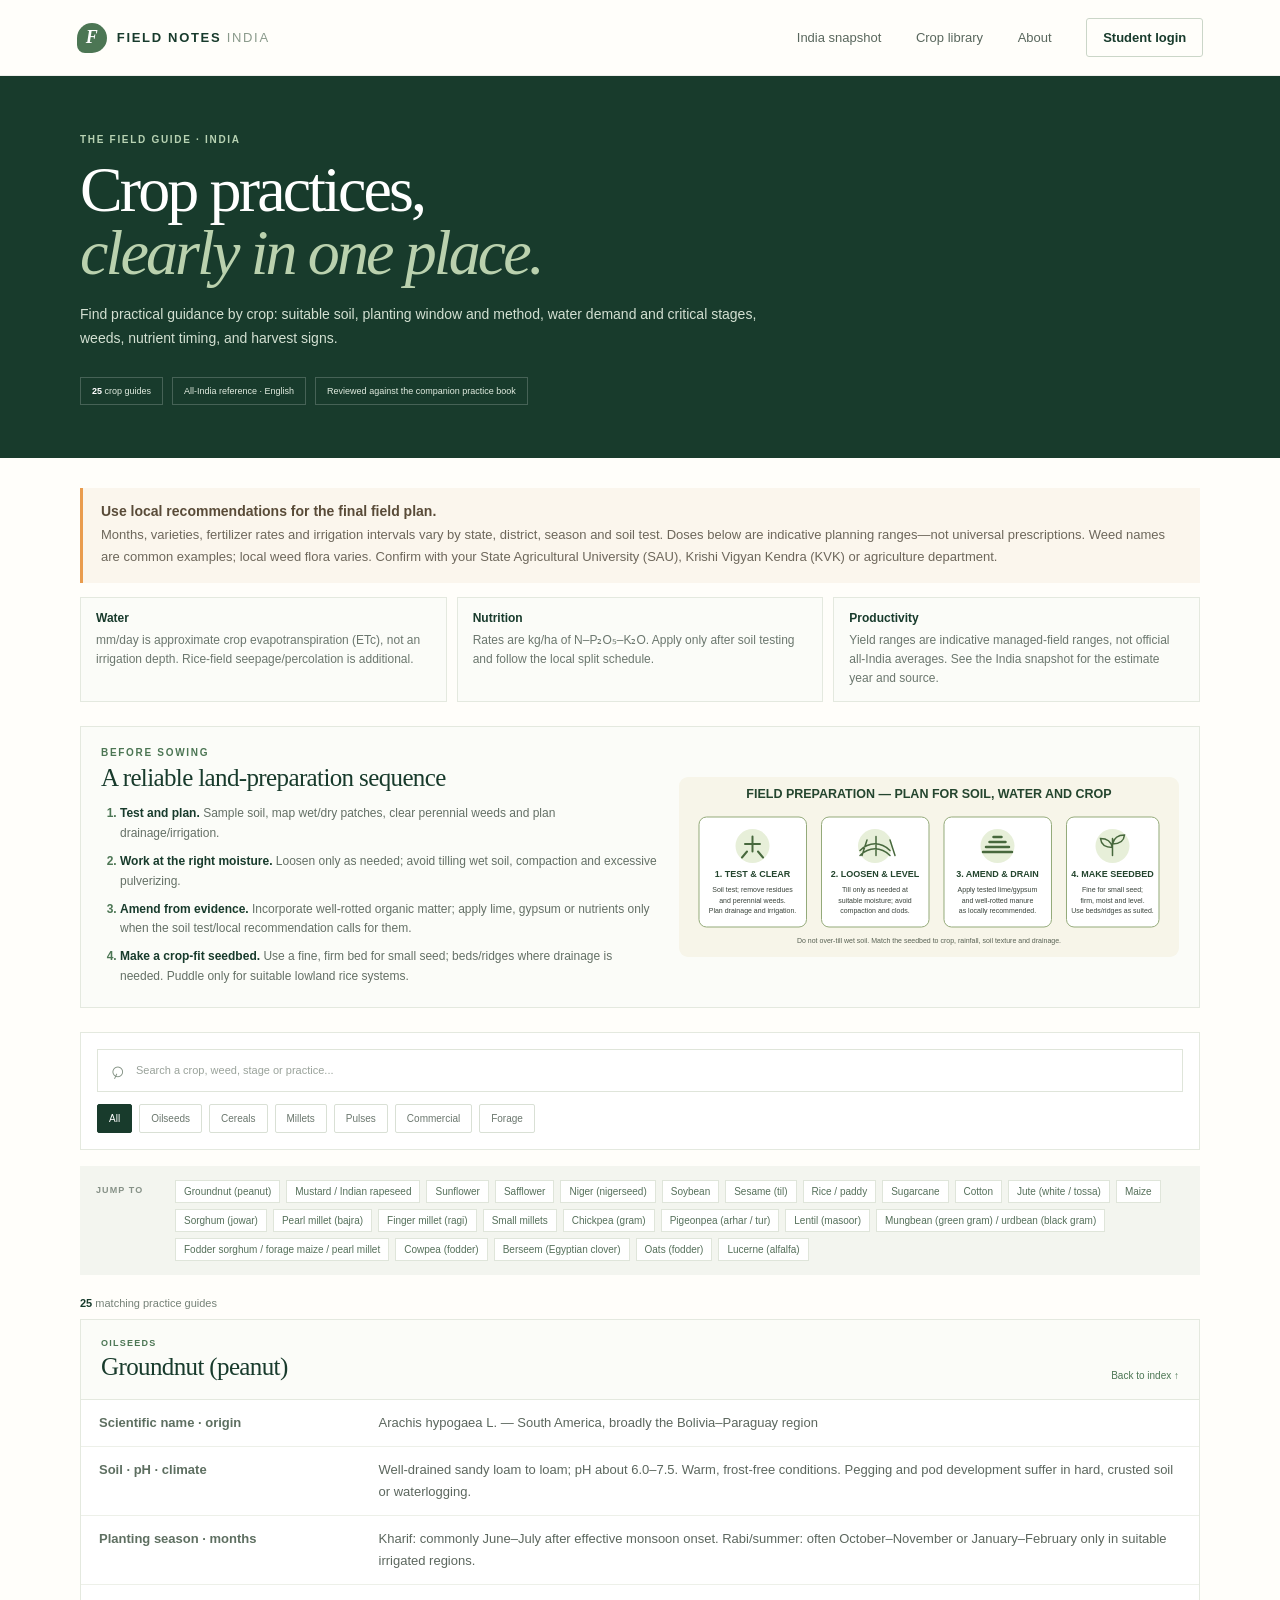
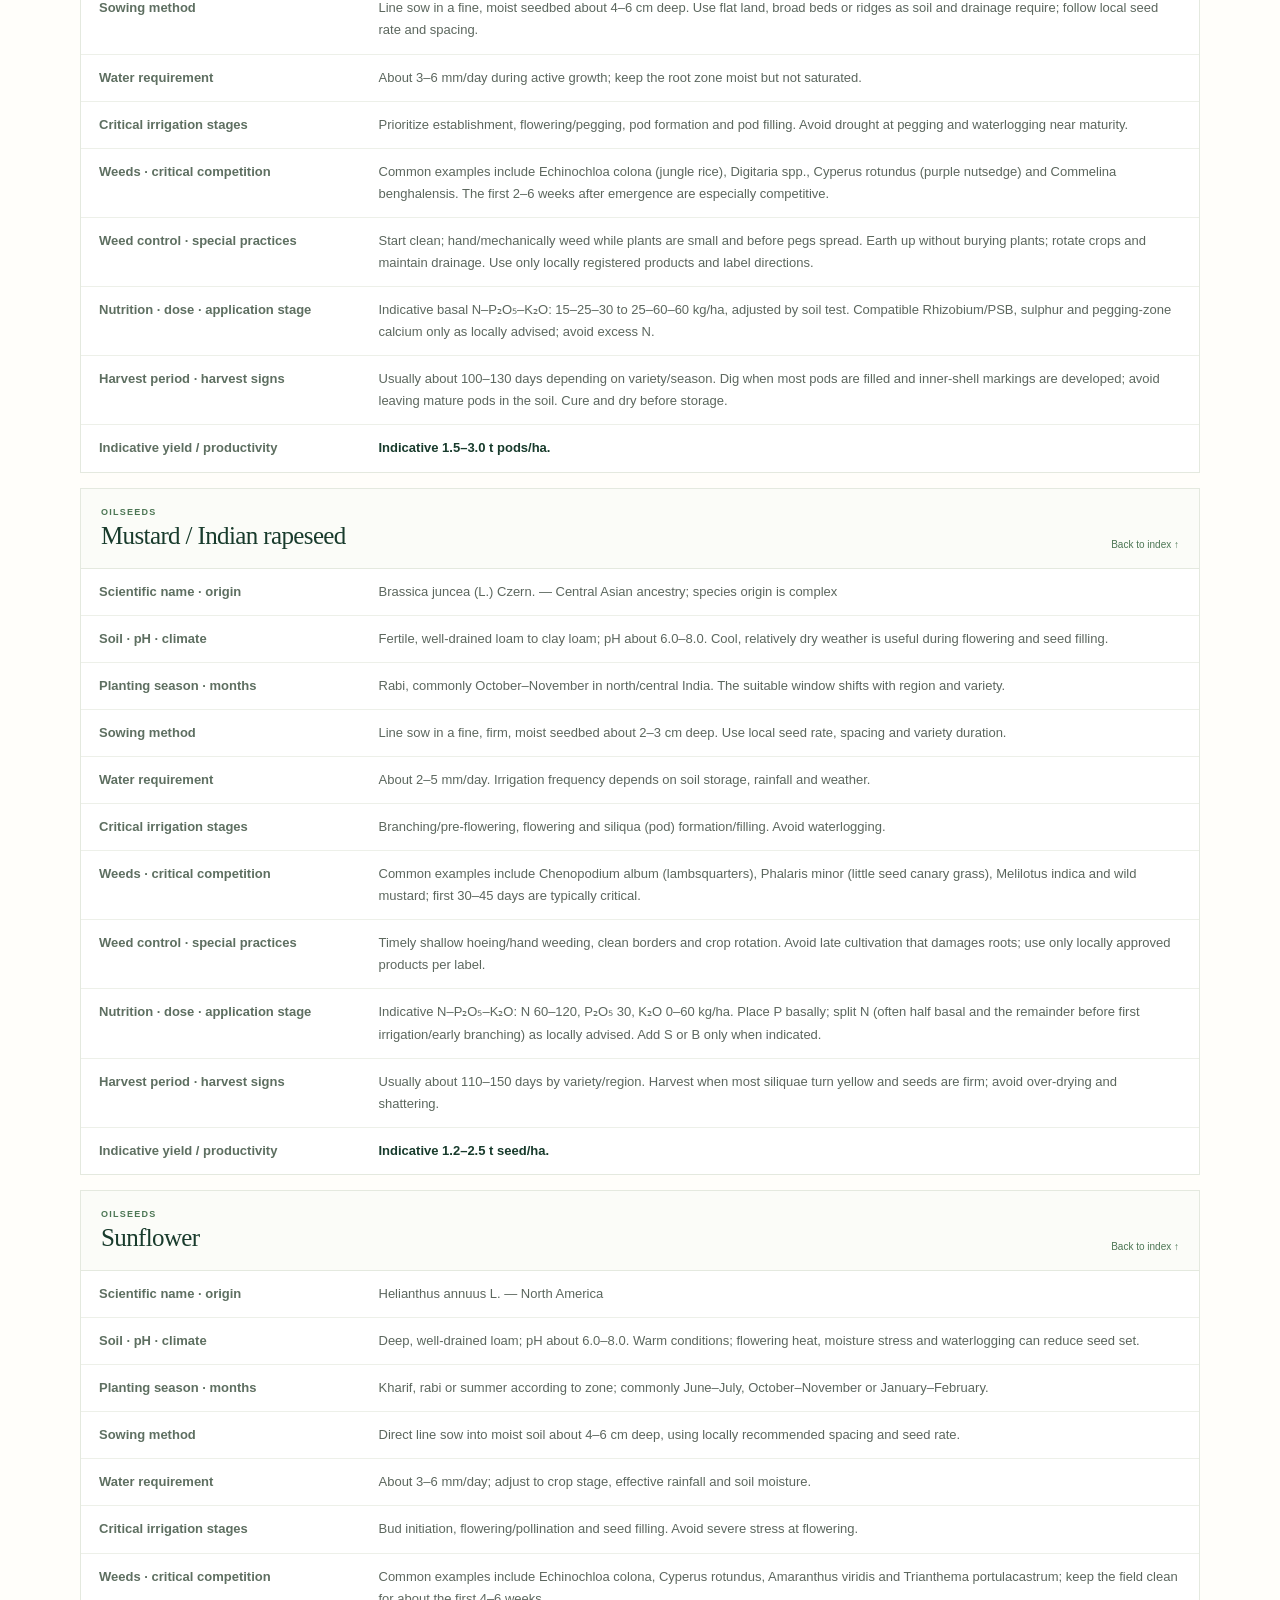
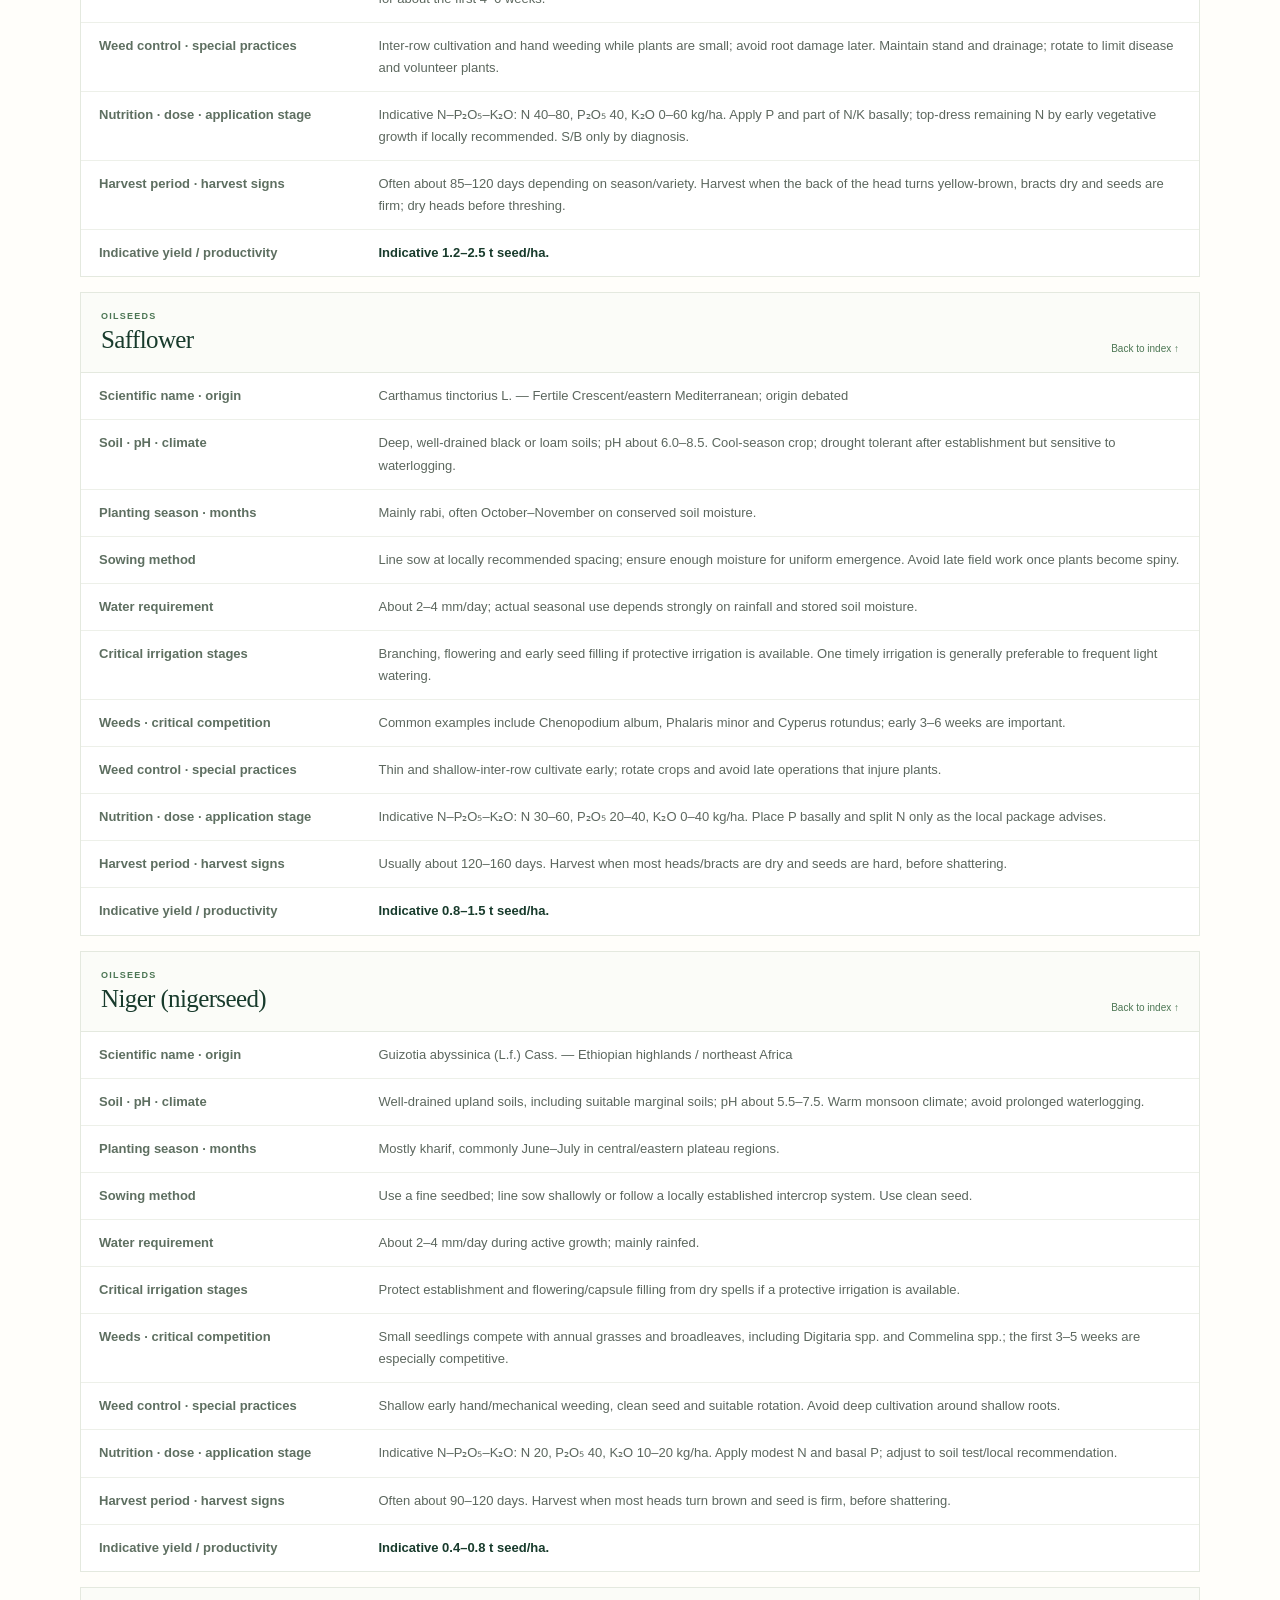
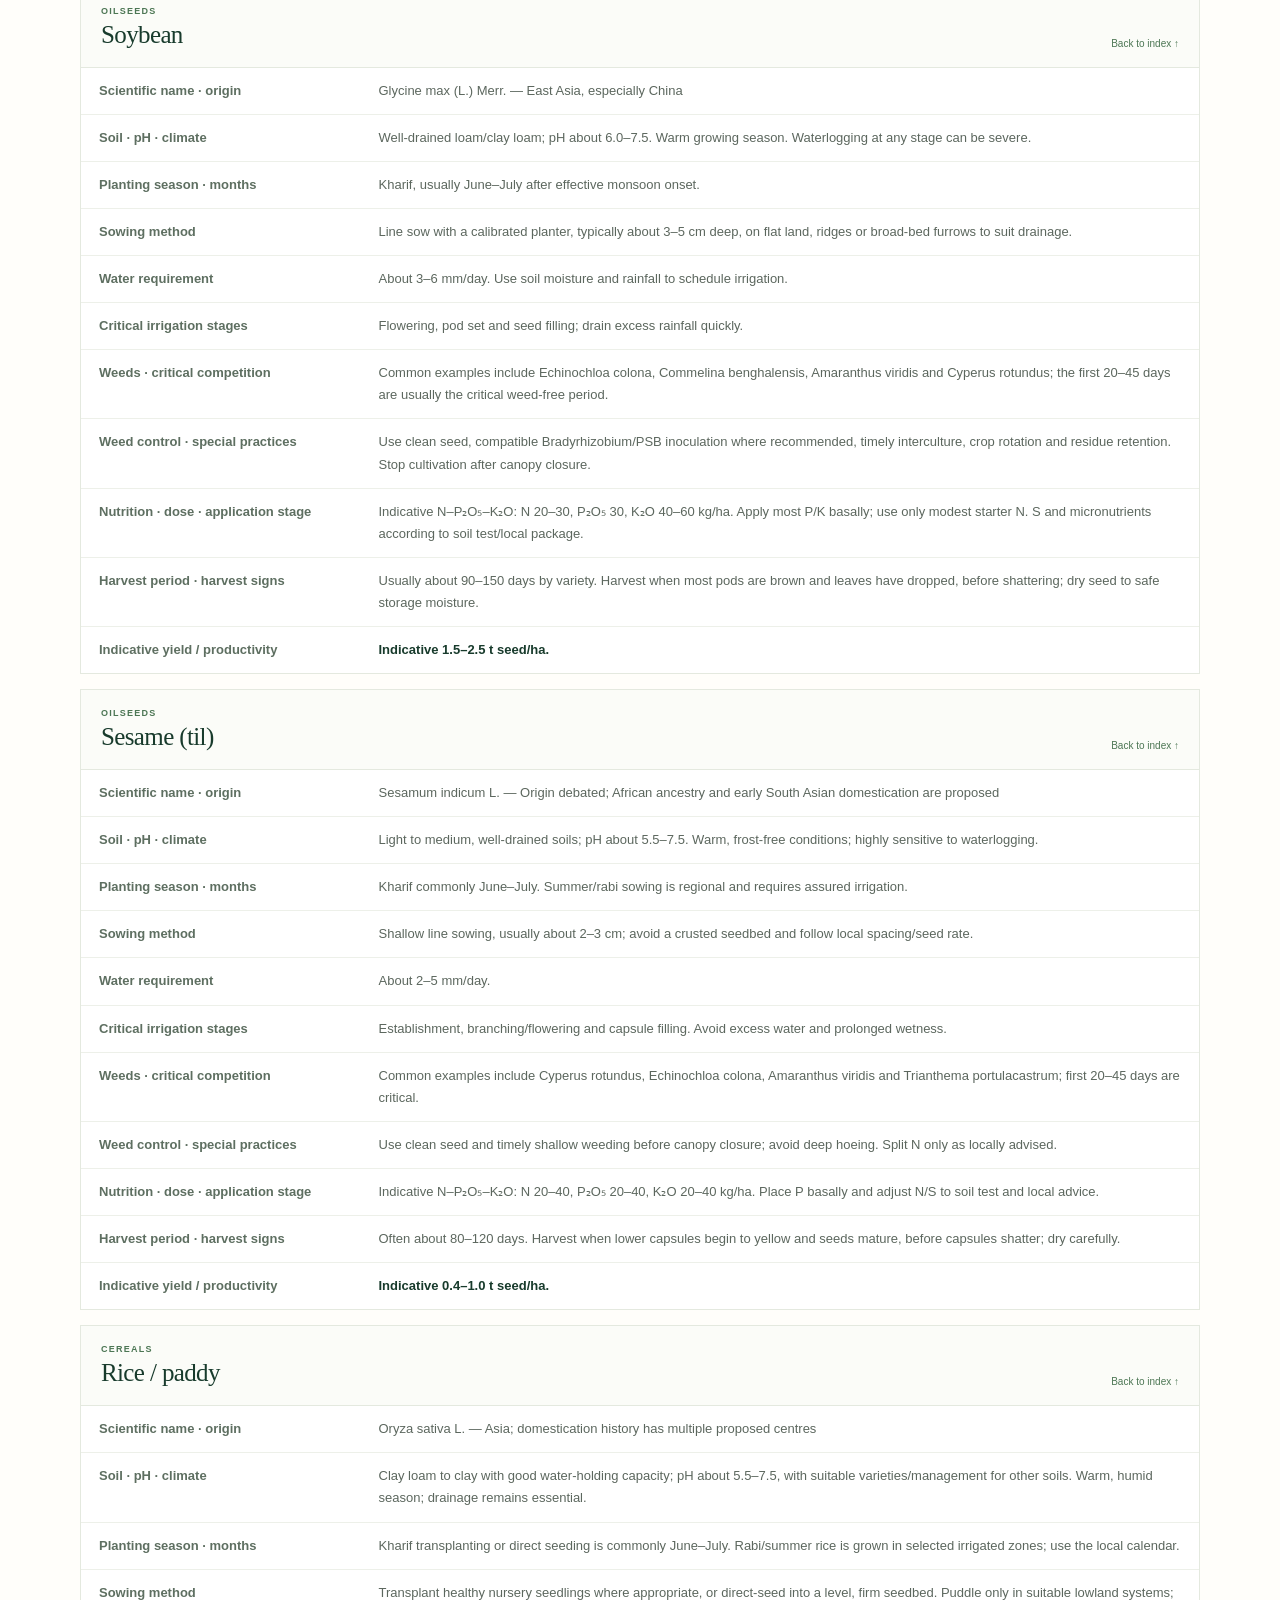
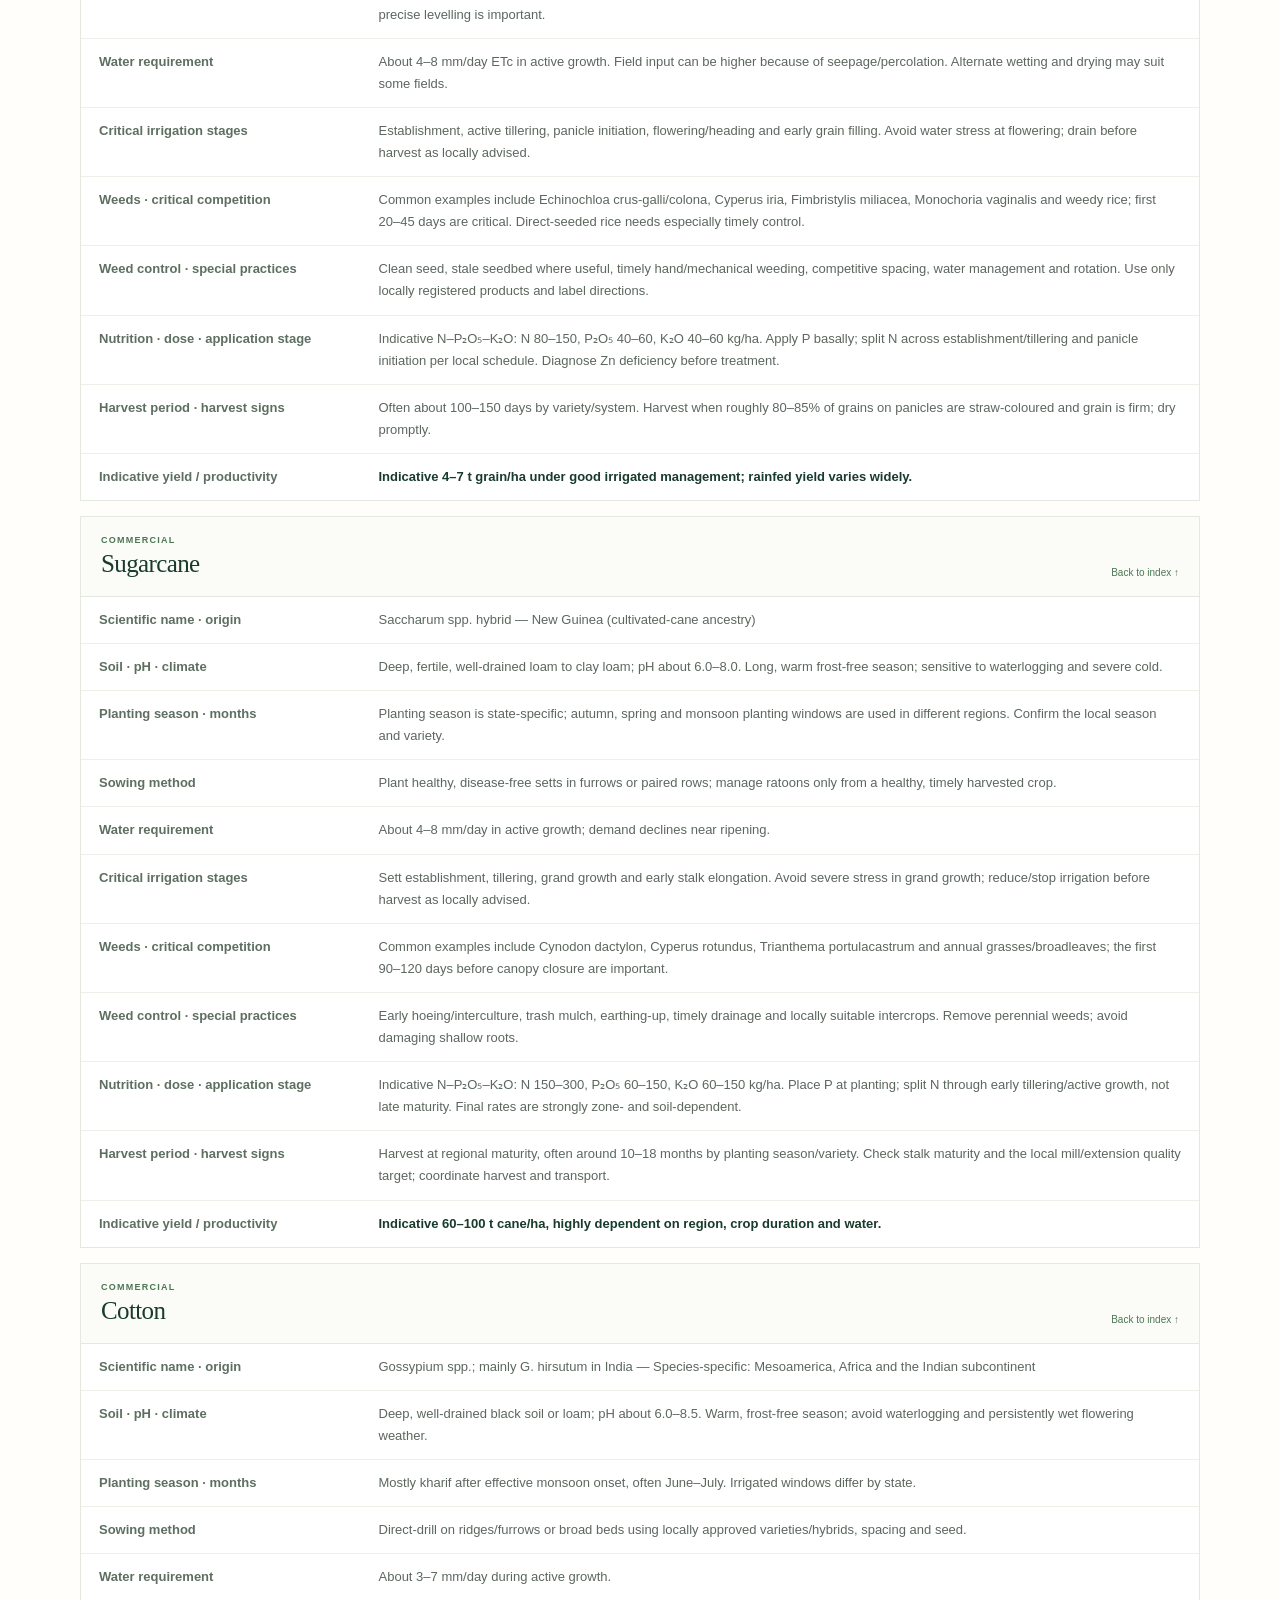
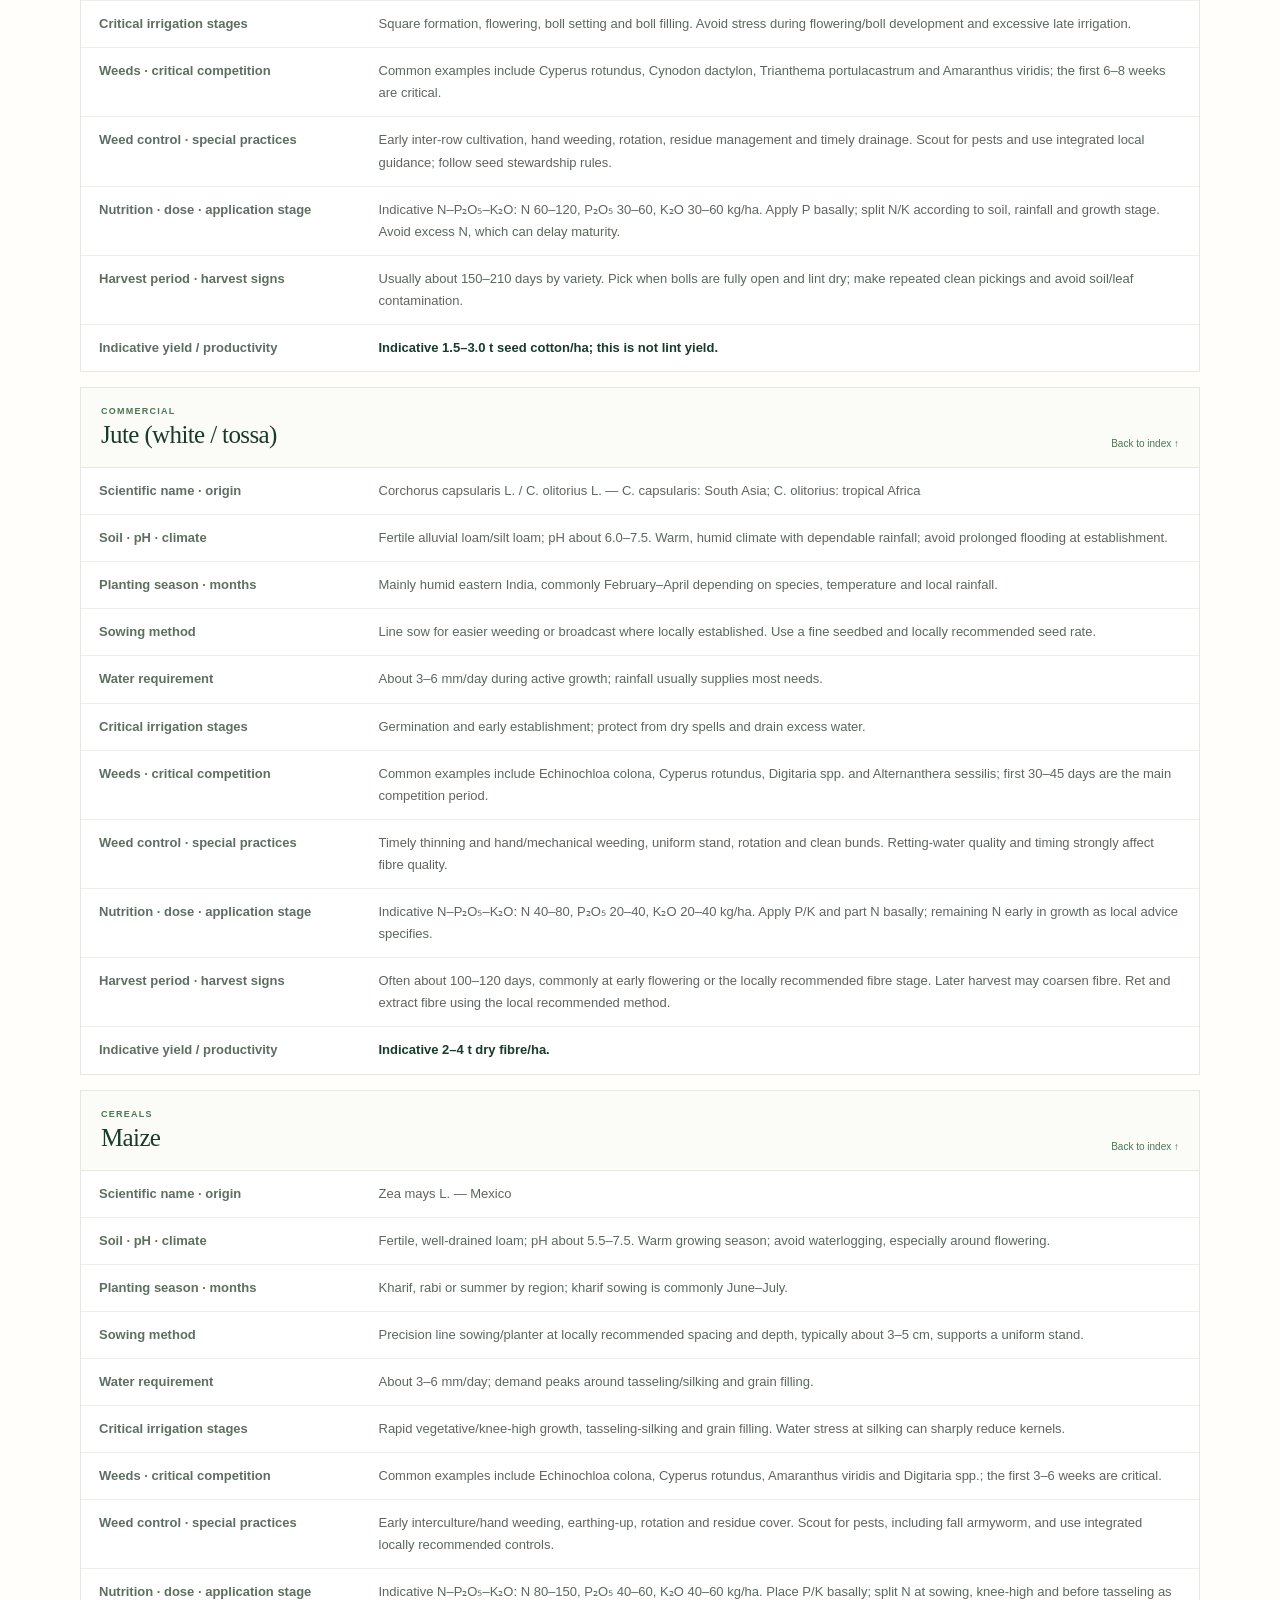
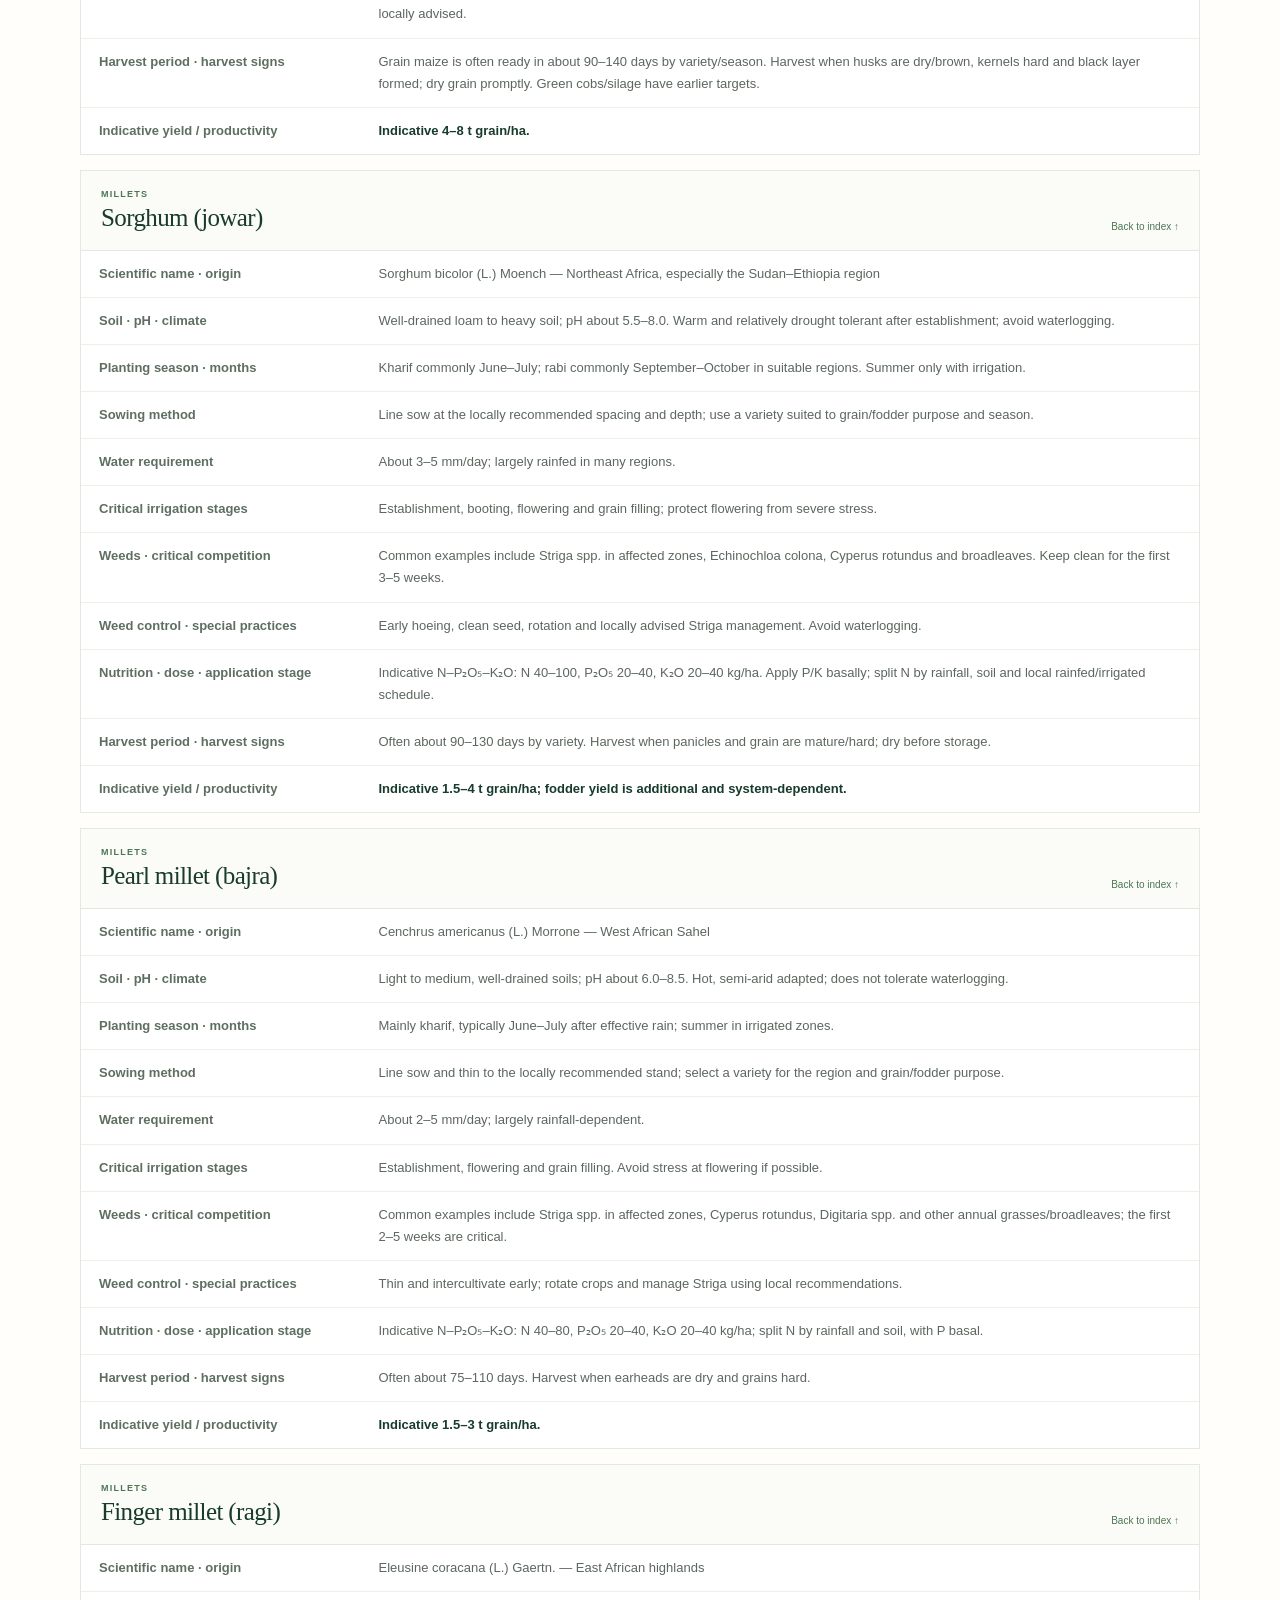
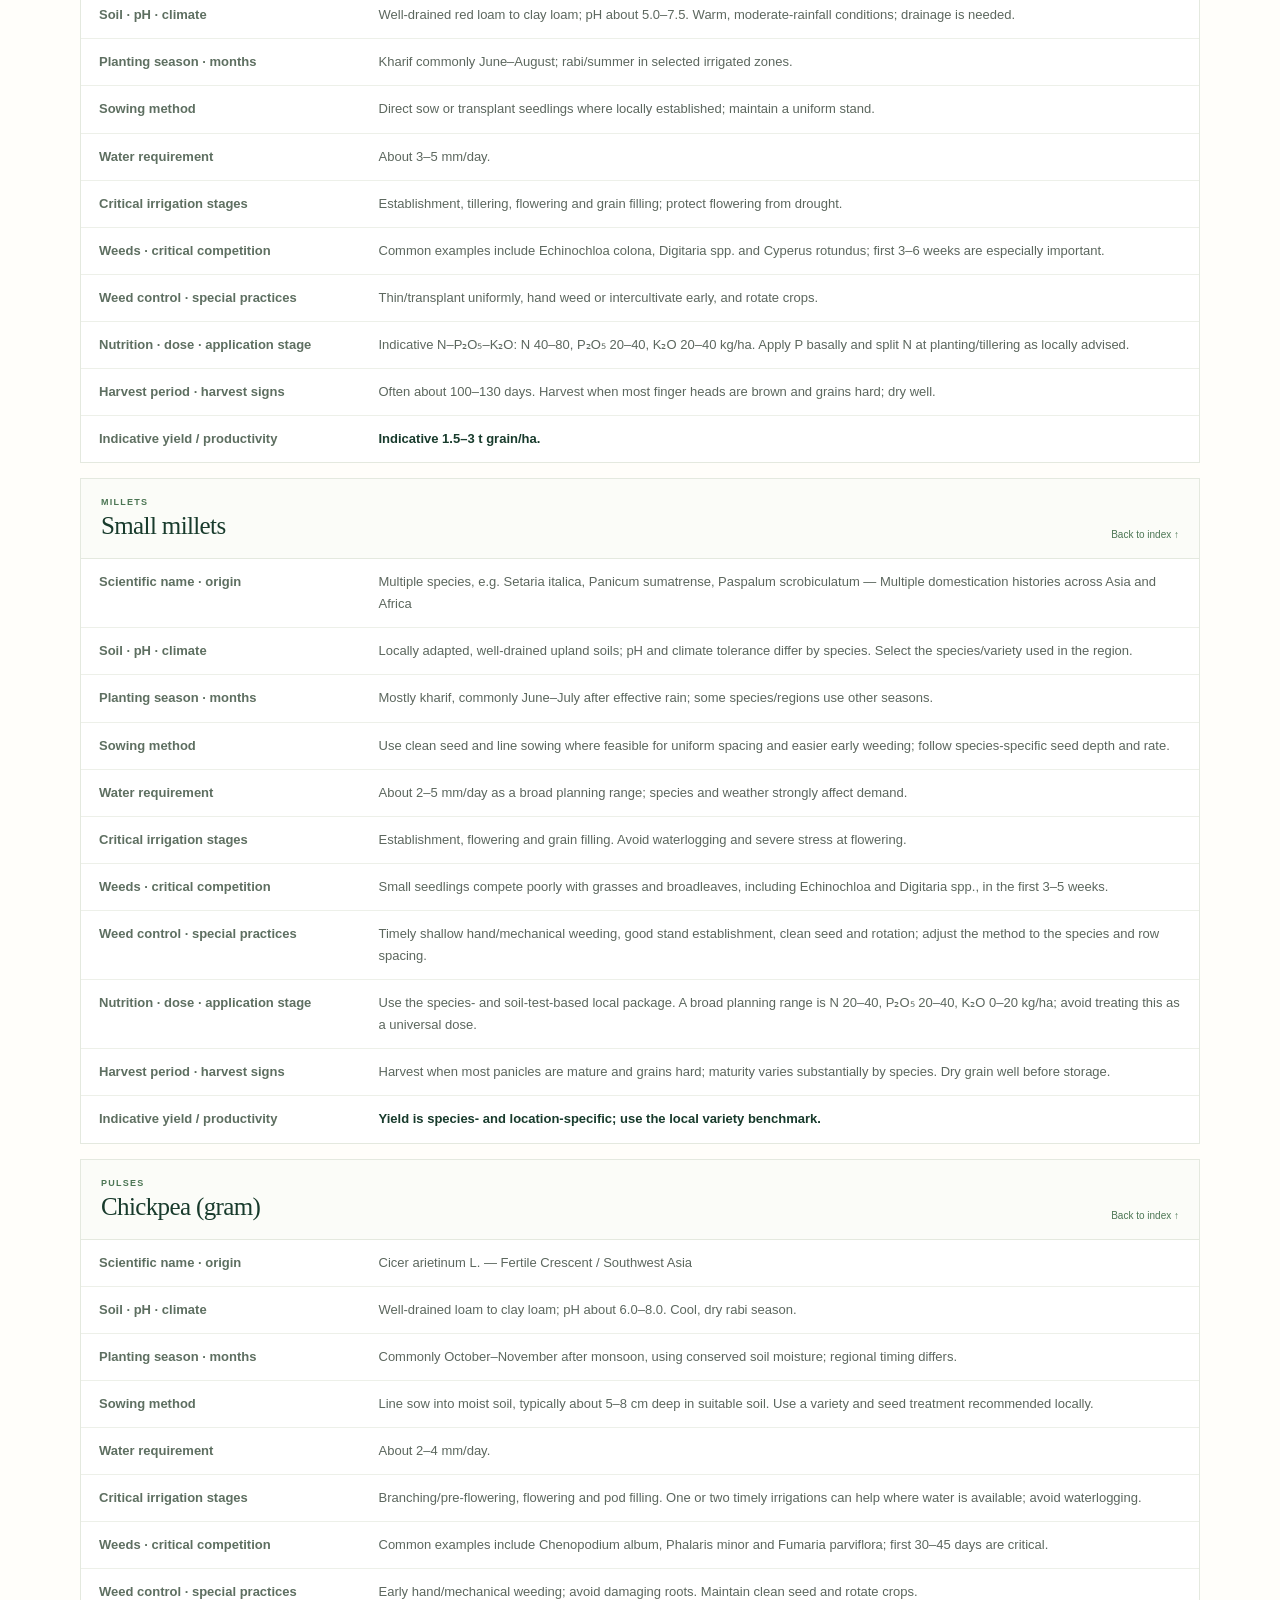
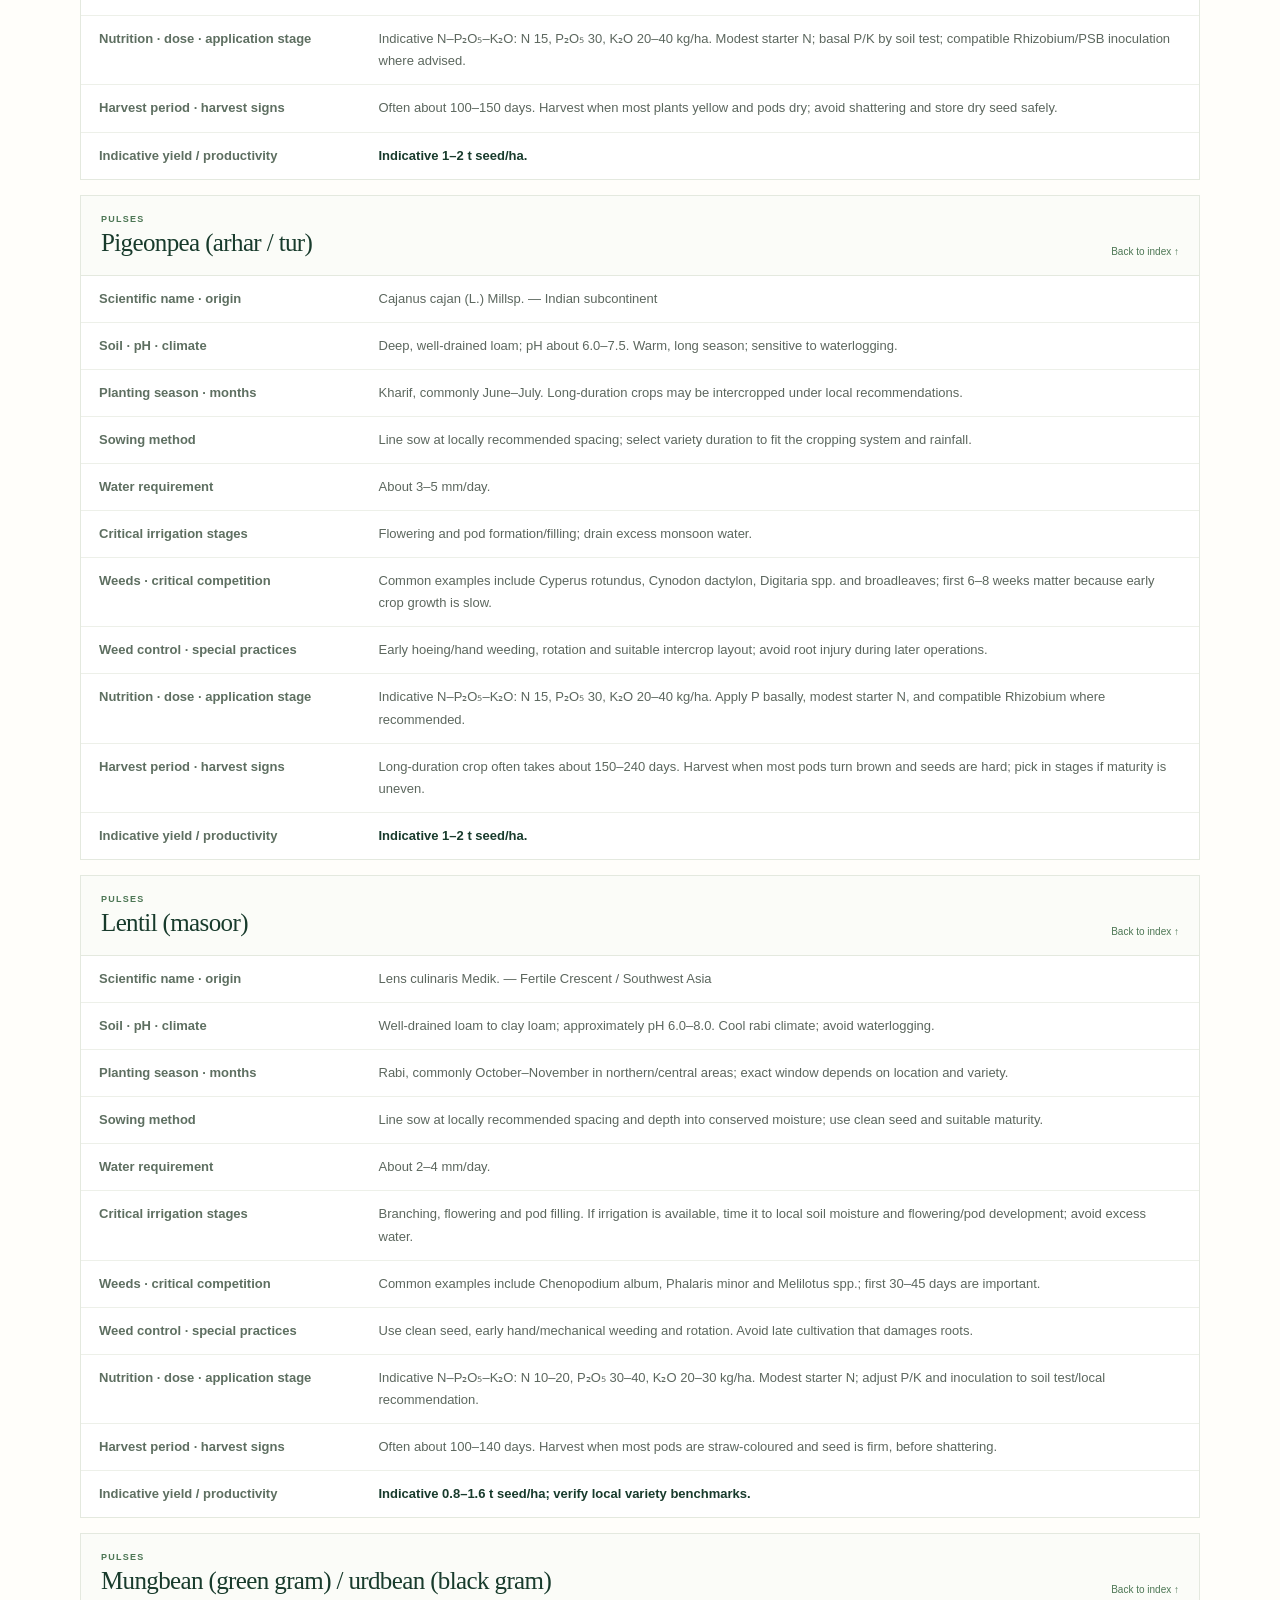
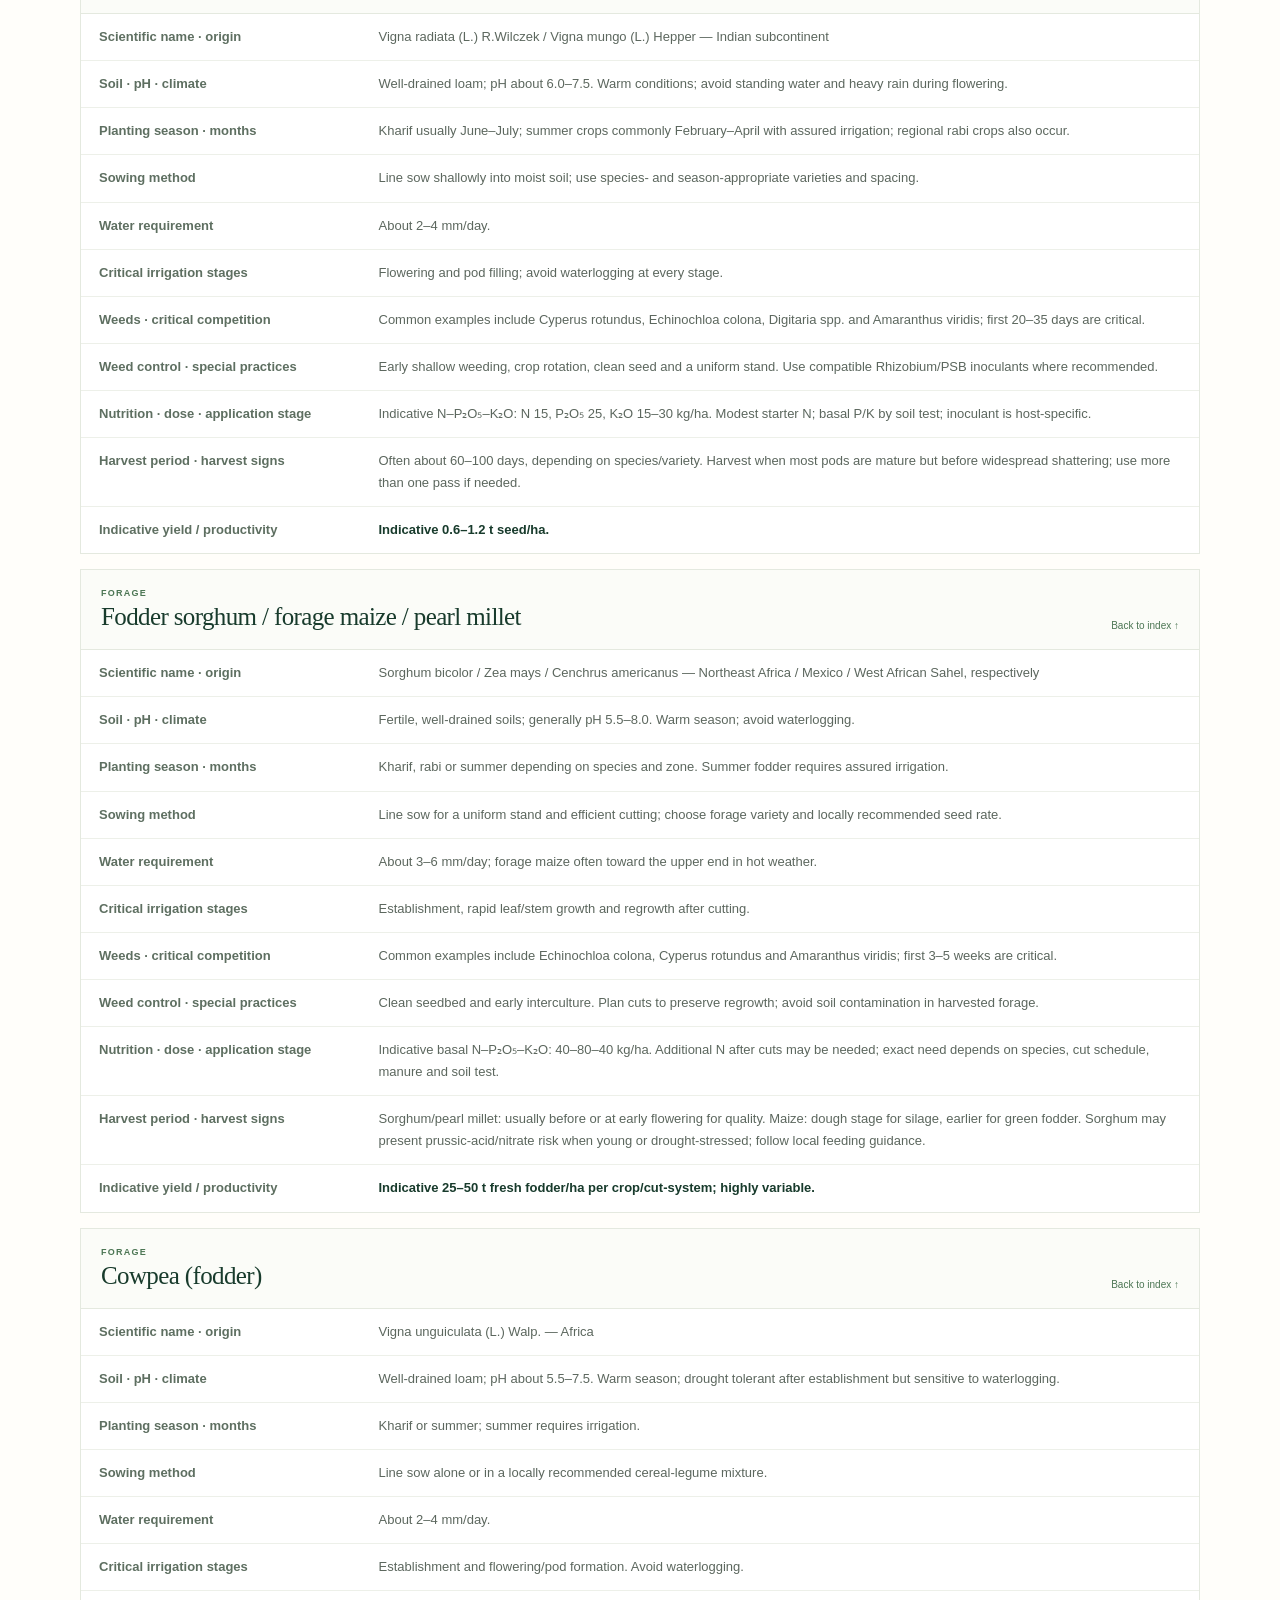
==== commit ee229118: "Add student learning pages and responsive navigation Co-authored-by: Copilot <223556219+Copilot@user" ====
--- a/practices.html
+++ b/practices.html
@@ -7,6 +7,7 @@
   <meta name="theme-color" content="#183b2c">
   <title>Crop Practices | Field Notes India</title>
   <link rel="stylesheet" href="styles.css">
+  <script src="site.js" defer></script>
   <script src="practices.js" defer></script>
 </head>
 <body>
@@ -16,10 +17,14 @@
       <span class="brand-mark" aria-hidden="true">F</span>
       <span>FIELD NOTES <span class="brand-light">INDIA</span></span>
     </a>
-    <nav aria-label="Main navigation">
+    <button class="menu-toggle" type="button" aria-expanded="false" aria-controls="site-navigation" aria-label="Open navigation">
+      <span></span><span></span><span></span>
+    </button>
+    <nav id="site-navigation" aria-label="Main navigation">
       <a href="index.html#overview">India snapshot</a>
       <a href="index.html#crops">Crop library</a>
-      <a class="nav-book" href="Package_of_Practices_India.md">Markdown book <span aria-hidden="true">↗</span></a>
+      <a href="about.html">About</a>
+      <a class="nav-book" href="student.html">Student login</a>
     </nav>
   </header>
 
@@ -100,7 +105,7 @@
   <footer class="site-footer">
     <a class="brand footer-brand" href="index.html"><span class="brand-mark" aria-hidden="true">F</span><span>FIELD NOTES <span class="brand-light">INDIA</span></span></a>
     <p>Made for learning. Check local recommendations before field application.</p>
-    <a href="#main">Back to top ↑</a>
+    <div class="footer-links"><a href="about.html">About us</a><a href="privacy.html">Privacy policy</a><a href="student.html">Student login</a><a href="#main">Back to top ↑</a></div>
   </footer>
 </body>
 </html>
--- a/styles.css
+++ b/styles.css
@@ -92,6 +92,7 @@
   color: var(--forest);
   font-weight: 700;
 }
+.menu-toggle { display: none; }
 .hero {
   display: grid;
   min-height: 560px;
@@ -281,6 +282,9 @@
 .footer-brand .brand-light { color: #9cb19c; }
 .site-footer p, .site-footer > a:last-child { margin: 0; color: #a5b8a6; font-size: 9px; text-decoration: none; }
 .site-footer > a:last-child:hover { color: white; }
+.footer-links { display: flex; flex-wrap: wrap; gap: 14px; }
+.footer-links a { color: #a5b8a6; font-size: 9px; text-decoration: none; }
+.footer-links a:hover { color: white; }
 :focus-visible { outline: 3px solid #e99c4e; outline-offset: 3px; }
 
 @media (max-width: 900px) {
@@ -295,9 +299,41 @@
 @media (max-width: 650px) {
   html { scroll-padding-top: 64px; }
   .site-header { min-height: 64px; padding: 0 17px; }
-  .site-header nav { gap: 11px; }
-  .site-header nav a { display: none; }
-  .site-header nav .nav-book { display: block; padding: 9px 10px; font-size: 10px; }
+  .menu-toggle {
+    display: grid;
+    width: 42px;
+    height: 42px;
+    align-content: center;
+    justify-items: center;
+    gap: 5px;
+    border: 1px solid #dfe5da;
+    border-radius: 3px;
+    background: white;
+    cursor: pointer;
+  }
+  .menu-toggle span { width: 18px; height: 2px; background: var(--forest); }
+  .site-header nav {
+    position: absolute;
+    top: 100%;
+    right: 0;
+    left: 0;
+    display: none;
+    align-items: stretch;
+    gap: 0;
+    padding: 8px 17px 14px;
+    border-bottom: 1px solid var(--line);
+    background: var(--paper);
+    box-shadow: 0 12px 20px rgba(32, 50, 41, .08);
+  }
+  .site-header nav.is-open { display: grid; }
+  .site-header nav a, .site-header nav .nav-book {
+    display: block;
+    padding: 13px 10px;
+    border: 0;
+    border-bottom: 1px solid #edf0e9;
+    font-size: 13px;
+  }
+  .site-header nav a:last-child { border-bottom: 0; }
   .hero { min-height: 0; grid-template-columns: 1fr; gap: 32px; padding: 51px 22px 40px; }
   h1 { font-size: clamp(44px, 12vw, 64px); }
   .hero-text { font-size: 14px; }
@@ -328,6 +364,7 @@
   .sources-section h2 { font-size: 32px; }
   .site-footer { flex-wrap: wrap; padding: 17px; }
   .site-footer p { order: 3; width: 100%; }
+  .footer-links { order: 2; width: 100%; gap: 12px; }
 }
 @media (prefers-reduced-motion: reduce) {
   *, *::before, *::after { scroll-behavior: auto !important; transition-duration: .01ms !important; }
@@ -404,4 +441,54 @@
   .practice-table tr { display: block; padding: 2px 0; border-bottom: 1px solid #edf0e9; }
   .practice-table tr:last-child { border-bottom: 0; }
   .practice-sources { grid-template-columns: 1fr; gap: 20px; padding: 20px; }
+}
+
+.learning-section { padding: 82px 0 86px; background: #f2f5ee; }
+.learning-grid { display: grid; grid-template-columns: repeat(3, 1fr); gap: 13px; margin-top: 25px; }
+.learning-card { min-height: 190px; padding: 21px; border: 1px solid #e1e8dc; background: #fffefa; }
+.learning-number { color: var(--leaf); font-size: 9px; font-weight: 800; letter-spacing: .13em; }
+.learning-card h3 { margin: 14px 0 9px; color: var(--forest); font-family: var(--serif); font-size: 21px; font-weight: 500; }
+.learning-card p { margin: 0; color: var(--muted); font-size: 12px; line-height: 1.7; }
+.learning-link { margin-top: 25px; }
+.page-hero { padding: 62px 22px 57px; color: white; background: var(--forest); }
+.page-hero-inner { width: min(940px, 100%); margin: 0 auto; }
+.page-hero .eyebrow { color: #b7d2b3; }
+.page-hero h1 { margin-bottom: 16px; color: white; font-size: clamp(42px, 5vw, 64px); }
+.page-hero h1 em { color: #bad1ae; }
+.page-hero-inner > p:last-child { max-width: 690px; margin: 0; color: #d3e0d2; font-size: 14px; line-height: 1.75; }
+.editorial-content { max-width: 850px; padding-top: 46px; padding-bottom: 72px; }
+.editorial-block { padding: 24px 0; border-bottom: 1px solid var(--line); }
+.editorial-block:first-child { padding-top: 0; }
+.editorial-block h2 { margin-bottom: 13px; font-size: 29px; }
+.editorial-block p { margin: 0 0 12px; color: #647066; font-size: 14px; line-height: 1.8; }
+.editorial-block p:last-child { margin-bottom: 0; }
+.editorial-actions { display: flex; flex-wrap: wrap; align-items: center; gap: 20px; margin-top: 25px; }
+.privacy-notice { margin: 22px 0 0; padding: 15px 18px; border-left: 3px solid var(--orange); color: #635e53; background: #fbf6ed; font-size: 12px; line-height: 1.7; }
+.login-section { display: grid; min-height: 68vh; place-items: center; padding: 55px 18px; background: var(--cream); }
+.login-card { width: min(100%, 440px); padding: 34px; border: 1px solid var(--line); background: var(--paper); box-shadow: 0 16px 40px rgba(32, 50, 41, .06); }
+.login-card h1 { margin-bottom: 10px; font-size: 42px; }
+.login-intro { margin-bottom: 23px; color: var(--muted); font-size: 13px; line-height: 1.65; }
+.google-button { display: flex; width: 100%; min-height: 48px; align-items: center; justify-content: center; gap: 12px; border: 1px solid #d8ded5; border-radius: 3px; color: #27352d; background: white; cursor: pointer; font-size: 13px; font-weight: 700; }
+.google-button:hover:not(:disabled) { background: #f5f7f3; }
+.google-button:disabled { cursor: not-allowed; opacity: .58; }
+.google-button svg { width: 19px; height: 19px; }
+.auth-status { min-height: 22px; margin: 12px 0 18px; color: #637067; font-size: 11px; line-height: 1.6; }
+.auth-status.is-error { color: #a13d2d; }
+.signed-in-panel { padding: 18px; border: 1px solid var(--line); background: #f7f8f3; text-align: center; }
+.signed-in-panel p { margin: 0 0 8px; color: var(--forest); font-size: 13px; }
+.signed-in-panel .student-email { margin-bottom: 17px; color: var(--muted); font-size: 11px; }
+.student-photo { width: 56px; height: 56px; margin-bottom: 12px; border-radius: 50%; }
+.login-disclaimer { margin: 20px 0 14px; color: #747d74; font-size: 10px; line-height: 1.7; }
+
+@media (max-width: 650px) {
+  .learning-section { padding: 58px 0 62px; }
+  .learning-grid { grid-template-columns: 1fr; gap: 9px; }
+  .learning-card { min-height: 0; padding: 18px; }
+  .page-hero { padding: 45px 18px 39px; }
+  .editorial-content { padding-top: 32px; padding-bottom: 52px; }
+  .editorial-block { padding: 20px 0; }
+  .editorial-block h2 { font-size: 25px; }
+  .editorial-block p { font-size: 13px; }
+  .login-card { padding: 25px 20px; }
+  .login-card h1 { font-size: 37px; }
 }
